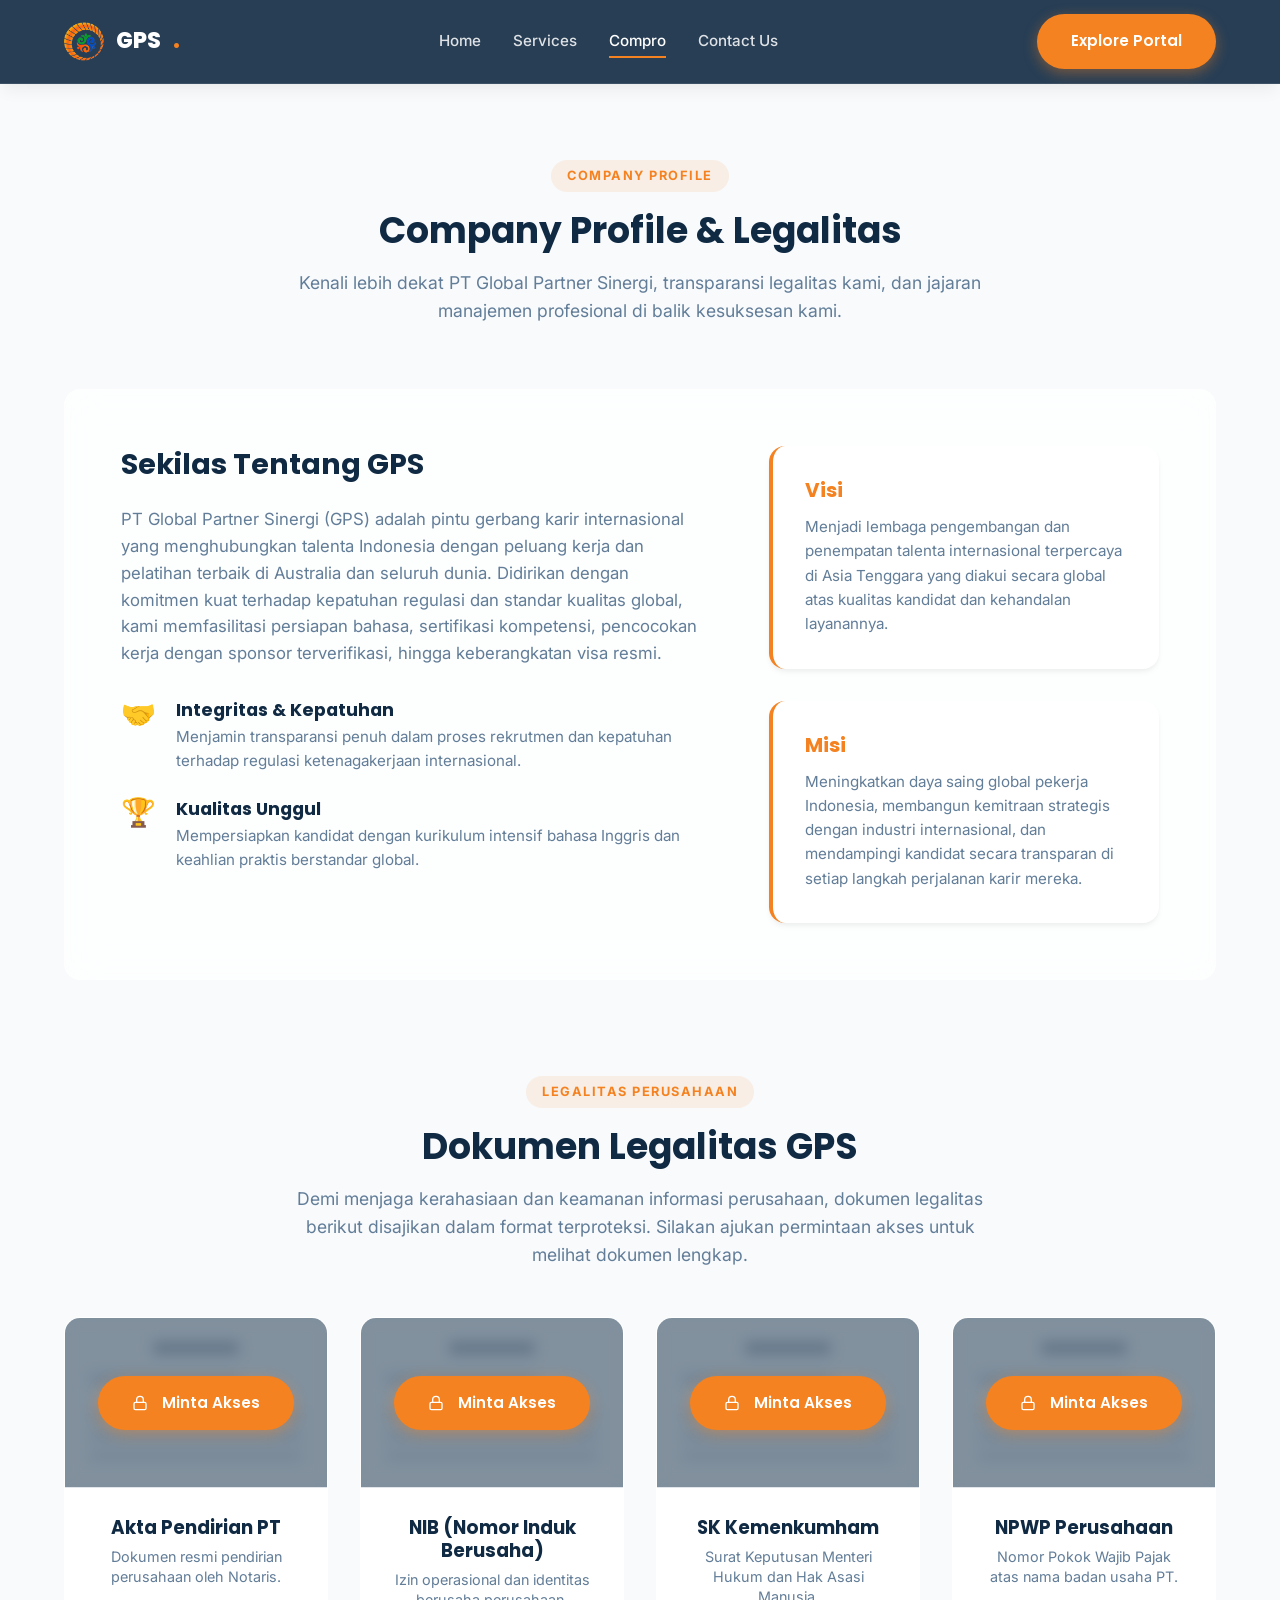
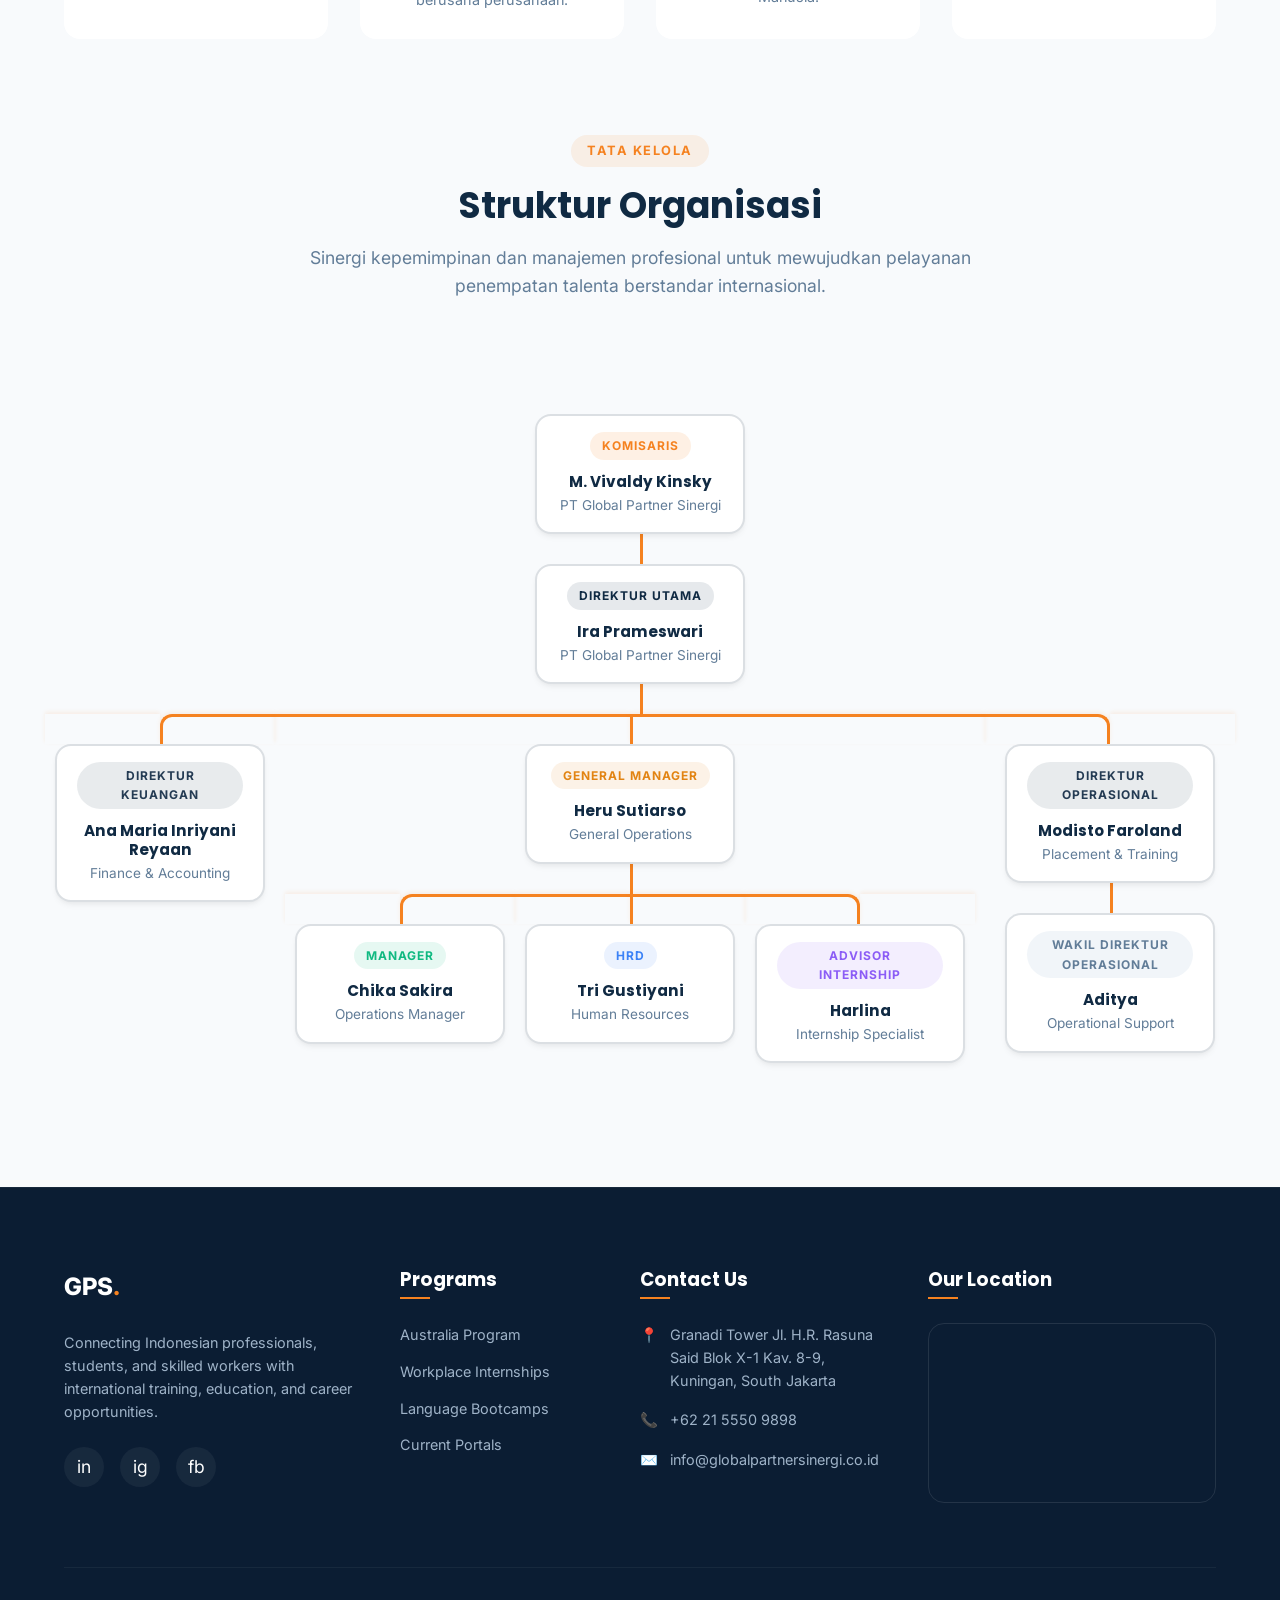
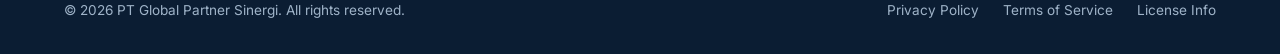
==== compro.html @ 2ee9f0a6 "Move opportunities section to services page, update universal navbars and footers, and optimize orga" ====
<!DOCTYPE html>
<html lang="en">
<head>
  <meta charset="UTF-8">
  <meta name="viewport" content="width=device-width, initial-scale=1.0">
  <title>Company Profile & Legalitas | GPS</title>
  
  <!-- SEO Meta Tags -->
  <meta name="description" content="PT Global Partner Sinergi (GPS) Company Profile. Jajaran kepemimpinan dan manajemen profesional serta transparansi dokumen legalitas perusahaan.">
  <meta name="keywords" content="Global Partner Sinergi, GPS, company profile, legalitas PT, struktur organisasi">
  <meta name="author" content="PT Global Partner Sinergi">

  <!-- Style Sheets -->
  <link rel="stylesheet" href="style.css?v=2.4">
</head>
<body>

  <!-- NAVIGATION BAR -->
  <nav class="navbar scrolled compro-nav" id="navbar">
    <div class="container nav-container">
      <a href="index.html#hero" class="logo" id="navLogo">
        <img class="logo-icon" src="assets/logo.png?v=2" alt="GPS Logo" style="object-fit: contain;">
        GPS<span>.</span>
      </a>

      <div class="nav-menu" id="navMenu">
        <a href="index.html#hero" class="nav-link">Home</a>
        <a href="services.html" class="nav-link">Services</a>
        <a href="compro.html" class="nav-link active">Compro</a>
        <a href="contact.html" class="nav-link">Contact Us</a>
      </div>

      <div class="nav-actions">
        <a href="services.html#opportunities" class="btn btn-primary btn-sm">Explore Portal</a>
      </div>

      <button class="menu-toggle" id="menuToggle" aria-label="Toggle navigation menu">
        <span></span>
        <span></span>
        <span></span>
      </button>
    </div>
  </nav>

  <!-- SECTION 3.5: COMPANY PROFILE (COMPRO) -->
  <section class="compro-section section-padding" id="compro" style="padding-top: 10rem;">
    <div class="container">
      <div class="section-header reveal active">
        <span class="badge">Company Profile</span>
        <h2>Company Profile & Legalitas</h2>
        <p>Kenali lebih dekat PT Global Partner Sinergi, transparansi legalitas kami, dan jajaran manajemen profesional di balik kesuksesan kami.</p>
      </div>

      <!-- Part 1: Brief Profile -->
      <div class="compro-profile glass-panel reveal active">
        <div class="compro-grid">
          <div class="compro-info-text">
            <h3>Sekilas Tentang GPS</h3>
            <p>PT Global Partner Sinergi (GPS) adalah pintu gerbang karir internasional yang menghubungkan talenta Indonesia dengan peluang kerja dan pelatihan terbaik di Australia dan seluruh dunia. Didirikan dengan komitmen kuat terhadap kepatuhan regulasi dan standar kualitas global, kami memfasilitasi persiapan bahasa, sertifikasi kompetensi, pencocokan kerja dengan sponsor terverifikasi, hingga keberangkatan visa resmi.</p>
            <div class="compro-values">
              <div class="value-item">
                <span class="value-icon">🤝</span>
                <div>
                  <h4>Integritas & Kepatuhan</h4>
                  <p>Menjamin transparansi penuh dalam proses rekrutmen dan kepatuhan terhadap regulasi ketenagakerjaan internasional.</p>
                </div>
              </div>
              <div class="value-item">
                <span class="value-icon">🏆</span>
                <div>
                  <h4>Kualitas Unggul</h4>
                  <p>Mempersiapkan kandidat dengan kurikulum intensif bahasa Inggris dan keahlian praktis berstandar global.</p>
                </div>
              </div>
            </div>
          </div>
          <div class="compro-info-stats">
            <div class="info-stat-card">
              <h4>Visi</h4>
              <p>Menjadi lembaga pengembangan dan penempatan talenta internasional terpercaya di Asia Tenggara yang diakui secara global atas kualitas kandidat dan kehandalan layanannya.</p>
            </div>
            <div class="info-stat-card">
              <h4>Misi</h4>
              <p>Meningkatkan daya saing global pekerja Indonesia, membangun kemitraan strategis dengan industri internasional, dan mendampingi kandidat secara transparan di setiap langkah perjalanan karir mereka.</p>
            </div>
          </div>
        </div>
      </div>

      <!-- Part 2: Legalitas Perusahaan -->
      <div class="compro-legal section-margin">
        <div class="section-header reveal active" style="margin-bottom: 3rem;">
          <span class="badge" style="background-color: rgba(245, 130, 32, 0.1); color: var(--color-secondary);">Legalitas Perusahaan</span>
          <h2>Dokumen Legalitas GPS</h2>
          <p>Demi menjaga kerahasiaan dan keamanan informasi perusahaan, dokumen legalitas berikut disajikan dalam format terproteksi. Silakan ajukan permintaan akses untuk melihat dokumen lengkap.</p>
        </div>

        <div class="legal-grid reveal active">
          <!-- Card 1 -->
          <div class="legal-card glass-panel">
            <div class="document-preview-wrapper">
              <div class="document-preview">
                <div class="dummy-doc">
                  <div class="dummy-line header"></div>
                  <div class="dummy-line title"></div>
                  <div class="dummy-line"></div>
                  <div class="dummy-line"></div>
                  <div class="dummy-line"></div>
                </div>
              </div>
              <div class="lock-overlay">
                <button class="btn btn-primary btn-sm open-legal-modal" data-doc="Akta Pendirian PT">
                  <svg class="btn-lock-icon" viewBox="0 0 24 24" fill="none" stroke="currentColor" stroke-width="2" style="width:16px; height:16px; margin-right:6px;"><rect x="3" y="11" width="18" height="11" rx="2" ry="2"></rect><path d="M7 11V7a5 5 0 0 1 10 0v4"></path></svg>
                  Minta Akses
                </button>
              </div>
            </div>
            <div class="legal-card-body">
              <h3>Akta Pendirian PT</h3>
              <p>Dokumen resmi pendirian perusahaan oleh Notaris.</p>
            </div>
          </div>

          <!-- Card 2 -->
          <div class="legal-card glass-panel">
            <div class="document-preview-wrapper">
              <div class="document-preview">
                <div class="dummy-doc">
                  <div class="dummy-line header"></div>
                  <div class="dummy-line title"></div>
                  <div class="dummy-line"></div>
                  <div class="dummy-line"></div>
                  <div class="dummy-line"></div>
                </div>
              </div>
              <div class="lock-overlay">
                <button class="btn btn-primary btn-sm open-legal-modal" data-doc="NIB (Nomor Induk Berusaha)">
                  <svg class="btn-lock-icon" viewBox="0 0 24 24" fill="none" stroke="currentColor" stroke-width="2" style="width:16px; height:16px; margin-right:6px;"><rect x="3" y="11" width="18" height="11" rx="2" ry="2"></rect><path d="M7 11V7a5 5 0 0 1 10 0v4"></path></svg>
                  Minta Akses
                </button>
              </div>
            </div>
            <div class="legal-card-body">
              <h3>NIB (Nomor Induk Berusaha)</h3>
              <p>Izin operasional dan identitas berusaha perusahaan.</p>
            </div>
          </div>

          <!-- Card 3 -->
          <div class="legal-card glass-panel">
            <div class="document-preview-wrapper">
              <div class="document-preview">
                <div class="dummy-doc">
                  <div class="dummy-line header"></div>
                  <div class="dummy-line title"></div>
                  <div class="dummy-line"></div>
                  <div class="dummy-line"></div>
                  <div class="dummy-line"></div>
                </div>
              </div>
              <div class="lock-overlay">
                <button class="btn btn-primary btn-sm open-legal-modal" data-doc="SK Kemenkumham">
                  <svg class="btn-lock-icon" viewBox="0 0 24 24" fill="none" stroke="currentColor" stroke-width="2" style="width:16px; height:16px; margin-right:6px;"><rect x="3" y="11" width="18" height="11" rx="2" ry="2"></rect><path d="M7 11V7a5 5 0 0 1 10 0v4"></path></svg>
                  Minta Akses
                </button>
              </div>
            </div>
            <div class="legal-card-body">
              <h3>SK Kemenkumham</h3>
              <p>Surat Keputusan Menteri Hukum dan Hak Asasi Manusia.</p>
            </div>
          </div>

          <!-- Card 4 -->
          <div class="legal-card glass-panel">
            <div class="document-preview-wrapper">
              <div class="document-preview">
                <div class="dummy-doc">
                  <div class="dummy-line header"></div>
                  <div class="dummy-line title"></div>
                  <div class="dummy-line"></div>
                  <div class="dummy-line"></div>
                  <div class="dummy-line"></div>
                </div>
              </div>
              <div class="lock-overlay">
                <button class="btn btn-primary btn-sm open-legal-modal" data-doc="NPWP Perusahaan">
                  <svg class="btn-lock-icon" viewBox="0 0 24 24" fill="none" stroke="currentColor" stroke-width="2" style="width:16px; height:16px; margin-right:6px;"><rect x="3" y="11" width="18" height="11" rx="2" ry="2"></rect><path d="M7 11V7a5 5 0 0 1 10 0v4"></path></svg>
                  Minta Akses
                </button>
              </div>
            </div>
            <div class="legal-card-body">
              <h3>NPWP Perusahaan</h3>
              <p>Nomor Pokok Wajib Pajak atas nama badan usaha PT.</p>
            </div>
          </div>
        </div>
      </div>

      <!-- Part 3: Struktur Organisasi -->
      <div class="compro-org section-margin">
        <div class="section-header reveal active" style="margin-bottom: 4rem;">
          <span class="badge">Tata Kelola</span>
          <h2>Struktur Organisasi</h2>
          <p>Sinergi kepemimpinan dan manajemen profesional untuk mewujudkan pelayanan penempatan talenta berstandar internasional.</p>
        </div>

        <div class="org-tree reveal active">
          <ul>
            <li>
              <!-- Komisaris (Level 1) -->
              <div class="org-node commissioners">
                <div class="node-badge">Komisaris</div>
                <div class="node-content">
                  <h4>M. Vivaldy Kinsky</h4>
                  <p>PT Global Partner Sinergi</p>
                </div>
              </div>
              
              <ul>
                <li>
                  <!-- Direktur Utama (Level 2) -->
                  <div class="org-node ceo">
                    <div class="node-badge">Direktur Utama</div>
                    <div class="node-content">
                      <h4>Ira Prameswari</h4>
                      <p>PT Global Partner Sinergi</p>
                    </div>
                  </div>
                  
                  <ul>
                    <li>
                      <!-- Direktur Keuangan -->
                      <div class="org-node director">
                        <div class="node-badge">Direktur Keuangan</div>
                        <div class="node-content">
                          <h4>Ana Maria Inriyani Reyaan</h4>
                          <p>Finance & Accounting</p>
                        </div>
                      </div>
                    </li>
                    <li>
                      <!-- General Manager -->
                      <div class="org-node gm">
                        <div class="node-badge">General Manager</div>
                        <div class="node-content">
                          <h4>Heru Sutiarso</h4>
                          <p>General Operations</p>
                        </div>
                      </div>
                      
                      <ul>
                        <li>
                          <!-- Manager -->
                          <div class="org-node manager">
                            <div class="node-badge">Manager</div>
                            <div class="node-content">
                              <h4>Chika Sakira</h4>
                              <p>Operations Manager</p>
                            </div>
                          </div>
                        </li>
                        <li>
                          <!-- HRD -->
                          <div class="org-node hrd">
                            <div class="node-badge">HRD</div>
                            <div class="node-content">
                              <h4>Tri Gustiyani</h4>
                              <p>Human Resources</p>
                            </div>
                          </div>
                        </li>
                        <li>
                          <!-- Advisor Internship -->
                          <div class="org-node advisor">
                            <div class="node-badge">Advisor Internship</div>
                            <div class="node-content">
                              <h4>Harlina</h4>
                              <p>Internship Specialist</p>
                            </div>
                          </div>
                        </li>
                      </ul>
                    </li>
                    <li>
                      <!-- Direktur Operasional -->
                      <div class="org-node director">
                        <div class="node-badge">Direktur Operasional</div>
                        <div class="node-content">
                          <h4>Modisto Faroland</h4>
                          <p>Placement & Training</p>
                        </div>
                      </div>
                      
                      <ul>
                        <li>
                          <!-- Wakil Direktur Operasional -->
                          <div class="org-node deputy">
                            <div class="node-badge">Wakil Direktur Operasional</div>
                            <div class="node-content">
                              <h4>Aditya</h4>
                              <p>Operational Support</p>
                            </div>
                          </div>
                        </li>
                      </ul>
                    </li>
                  </ul>
                </li>
              </ul>
            </li>
          </ul>
        </div>
      </div>
    </div>
  </section>

  <!-- SECTION 11: FOOTER -->
  <footer class="footer">
    <div class="container">
      <div class="footer-grid">
        <div class="footer-about">
          <div class="footer-logo">GPS<span>.</span></div>
          <p>Connecting Indonesian professionals, students, and skilled workers with international training, education, and career opportunities.</p>
          <div class="footer-socials">
            <a href="#" class="social-icon" aria-label="LinkedIn">in</a>
            <a href="#" class="social-icon" aria-label="Instagram">ig</a>
            <a href="#" class="social-icon" aria-label="Facebook">fb</a>
          </div>
        </div>

        <div class="footer-column">
          <h3>Programs</h3>
          <div class="footer-links">
            <a href="index.html#australia">Australia Program</a>
            <a href="services.html">Workplace Internships</a>
            <a href="services.html">Language Bootcamps</a>
            <a href="services.html#opportunities">Current Portals</a>
          </div>
        </div>

        <div class="footer-column">
          <h3>Contact Us</h3>
          <ul class="footer-contact">
            <li>
              <span class="footer-contact-icon">📍</span>
              Granadi Tower Jl. H.R. Rasuna Said Blok X-1 Kav. 8-9, Kuningan, South Jakarta
            </li>
            <li>
              <span class="footer-contact-icon">📞</span>
              +62 21 5550 9898
            </li>
            <li>
              <span class="footer-contact-icon">✉️</span>
              info@globalpartnersinergi.co.id
            </li>
          </ul>
        </div>

        <!-- Google Maps Integration -->
        <div class="footer-column">
          <h3>Our Location</h3>
          <div class="map-container">
            <iframe 
              src="https://maps.google.com/maps?q=Granadi%20Tower,%20Rasuna%20Said,%20Kuningan,%20Jakarta%20Selatan&t=&z=16&ie=UTF8&iwloc=&output=embed" 
              width="100%" 
              height="100%" 
              style="border:0;" 
              allowfullscreen="" 
              loading="lazy" 
              referrerpolicy="no-referrer-when-downgrade">
            </iframe>
          </div>
        </div>
      </div>

      <div class="footer-bottom">
        <div>© 2026 PT Global Partner Sinergi. All rights reserved.</div>
        <div class="footer-legal-links">
          <a href="#">Privacy Policy</a>
          <a href="#">Terms of Service</a>
          <a href="#">License Info</a>
        </div>
      </div>
    </div>
  </footer>

  <!-- LEGAL DOCUMENT ACCESS MODAL -->
  <div class="modal-overlay" id="legalAccessModal">
    <div class="modal-content">
      <button class="modal-close" id="legalAccessClose">&times;</button>
      
      <div class="modal-header">
        <h3>Permintaan Akses Dokumen</h3>
        <p>Silakan isi formulir di bawah ini untuk mengajukan permohonan akses dokumen legalitas resmi.</p>
      </div>

      <form id="legalAccessForm">
        <div class="form-group">
          <label for="legalDocType">Dokumen Yang Diminta</label>
          <input type="text" id="legalDocType" class="form-control" readonly style="background-color: #e9ecef; cursor: not-allowed; font-weight: 600;">
        </div>

        <div class="form-group">
          <label for="legalName">Nama Lengkap</label>
          <input type="text" id="legalName" class="form-control" required placeholder="Masukkan nama lengkap Anda">
        </div>

        <div class="form-group">
          <label for="legalEmail">Alamat Email Profesional</label>
          <input type="email" id="legalEmail" class="form-control" required placeholder="nama@perusahaan.com">
        </div>

        <div class="form-group">
          <label for="legalOrg">Nama Instansi / Perusahaan</label>
          <input type="text" id="legalOrg" class="form-control" required placeholder="Instansi atau perusahaan Anda">
        </div>

        <div class="form-group">
          <label for="legalReason">Alasan Meminta Akses</label>
          <textarea id="legalReason" class="form-control" rows="3" required placeholder="Tuliskan tujuan permohonan akses dokumen ini secara singkat..."></textarea>
        </div>

        <button type="submit" class="btn btn-primary" style="width: 100%; margin-top: 1rem;">Kirim Permohonan Akses</button>
      </form>

      <!-- Success Notification View -->
      <div class="modal-success-msg" id="legalAccessSuccessMsg">
        <div class="modal-success-icon">✓</div>
        <h3>Permohonan Dikirim!</h3>
        <p>Terima kasih. Permohonan akses dokumen Anda telah kami terima dan sedang diproses. Tim koordinator legalitas GPS akan meninjau dan mengirimkan berkas atau kode akses via email dalam waktu 1-2 hari kerja.</p>
        <button type="button" class="btn btn-primary" id="legalAccessCloseBtn" style="margin-top: 2rem;">Tutup</button>
      </div>
    </div>
  </div>

  <!-- Javascript Scripts -->
  <script src="app.js"></script>
</body>
</html>
---- style.css ----
@import url('https://fonts.googleapis.com/css2?family=Inter:wght@300;400;500;600;700&family=Poppins:wght@300;400;500;600;700;800&display=swap');

/* CSS Variables */
:root {
  --color-primary: #102A43;      /* Navy Blue */
  --color-secondary: #F58220;    /* Orange */
  --color-primary-light: #243B53;
  --color-primary-dark: #0B1D33;
  --color-accent: #E28413;
  --color-bg-light: #F8FAFC;      /* Light Gray Background */
  --color-bg-dark: #0B1D33;
  --color-text-dark: #1F2937;
  --color-text-light: #F3F4F6;
  --color-text-muted: #627D98;
  --color-glass-bg: rgba(255, 255, 255, 0.7);
  --color-glass-border: rgba(255, 255, 255, 0.4);
  --color-glass-shadow: rgba(0, 0, 0, 0.06);
  --color-white: #FFFFFF;
  --font-primary: 'Inter', sans-serif;
  --font-heading: 'Poppins', sans-serif;
  --border-radius-sm: 8px;
  --border-radius-md: 16px;
  --border-radius-lg: 24px;
  --transition-smooth: all 0.4s cubic-bezier(0.16, 1, 0.3, 1);
  --transition-fast: all 0.2s ease;
  --shadow-sm: 0 4px 6px -1px rgba(0, 0, 0, 0.05), 0 2px 4px -1px rgba(0, 0, 0, 0.03);
  --shadow-md: 0 10px 15px -3px rgba(0, 0, 0, 0.05), 0 4px 6px -2px rgba(0, 0, 0, 0.02);
  --shadow-lg: 0 20px 25px -5px rgba(16, 42, 67, 0.1), 0 10px 10px -5px rgba(16, 42, 67, 0.04);
}

/* Dark theme helper properties for select sections */
.theme-dark {
  --color-bg-section: var(--color-primary-dark);
  --color-text-section: var(--color-text-light);
  --color-text-section-muted: #9FB3C8;
  --color-glass-bg: rgba(16, 42, 67, 0.6);
  --color-glass-border: rgba(255, 255, 255, 0.15);
  --color-glass-shadow: rgba(0, 0, 0, 0.2);
}

/* Reset and Base Styles */
*, *::before, *::after {
  box-sizing: border-box;
  margin: 0;
  padding: 0;
}

html {
  scroll-behavior: smooth;
  font-size: 16px;
}

body {
  font-family: var(--font-primary);
  background-color: var(--color-bg-light);
  color: var(--color-text-dark);
  line-height: 1.6;
  overflow-x: hidden;
}

h1, h2, h3, h4, h5, h6 {
  font-family: var(--font-heading);
  color: var(--color-primary);
  font-weight: 700;
  line-height: 1.25;
}

a {
  text-decoration: none;
  color: inherit;
  transition: var(--transition-fast);
}

ul {
  list-style: none;
}

img, svg {
  max-width: 100%;
  height: auto;
  display: block;
}

/* Layout Utilities */
.container {
  width: 100%;
  max-width: 1200px;
  margin: 0 auto;
  padding: 0 1.5rem;
}

.section-padding {
  padding: 6.5rem 0;
}

@media (max-width: 768px) {
  .section-padding {
    padding: 4.5rem 0;
  }
}

.flex-center {
  display: flex;
  justify-content: center;
  align-items: center;
}

.grid-2 {
  display: grid;
  grid-template-columns: repeat(2, 1fr);
  gap: 3rem;
  align-items: center;
}

.grid-3 {
  display: grid;
  grid-template-columns: repeat(3, 1fr);
  gap: 2rem;
}

.grid-4 {
  display: grid;
  grid-template-columns: repeat(4, 1fr);
  gap: 1.5rem;
}

@media (max-width: 992px) {
  .grid-3 {
    grid-template-columns: repeat(2, 1fr);
  }
  .grid-4 {
    grid-template-columns: repeat(2, 1fr);
  }
}

@media (max-width: 768px) {
  .grid-2, .grid-3, .grid-4 {
    grid-template-columns: 1fr;
    gap: 2rem;
  }
}

/* Glassmorphism styling */
.glass-panel {
  background: var(--color-glass-bg);
  backdrop-filter: blur(16px);
  -webkit-backdrop-filter: blur(16px);
  border: 1px solid var(--color-glass-border);
  box-shadow: var(--color-glass-shadow);
  border-radius: var(--border-radius-md);
  transition: var(--transition-smooth);
}

.glass-panel:hover {
  transform: translateY(-5px);
  box-shadow: var(--shadow-lg);
  border-color: rgba(245, 130, 32, 0.4); /* Secondary color border on hover */
}

/* Buttons and Links */
.btn {
  display: inline-flex;
  align-items: center;
  justify-content: center;
  padding: 0.85rem 2rem;
  font-family: var(--font-heading);
  font-size: 0.95rem;
  font-weight: 600;
  border-radius: 50px;
  cursor: pointer;
  transition: var(--transition-smooth);
  border: 2px solid transparent;
  gap: 0.5rem;
}

.btn-primary {
  background-color: var(--color-secondary);
  color: var(--color-white);
  box-shadow: 0 4px 14px rgba(245, 130, 32, 0.4);
}

.btn-primary:hover {
  background-color: #e06d10;
  transform: translateY(-2px);
  box-shadow: 0 6px 20px rgba(245, 130, 32, 0.6);
}

.btn-secondary {
  background-color: transparent;
  border-color: var(--color-white);
  color: var(--color-white);
}

.btn-secondary:hover {
  background-color: var(--color-white);
  color: var(--color-primary);
  transform: translateY(-2px);
}

.btn-outline {
  background-color: transparent;
  border-color: var(--color-primary);
  color: var(--color-primary);
}

.btn-outline:hover {
  background-color: var(--color-primary);
  color: var(--color-white);
  transform: translateY(-2px);
}

.badge {
  display: inline-block;
  padding: 0.35rem 1rem;
  font-size: 0.8rem;
  font-weight: 700;
  text-transform: uppercase;
  letter-spacing: 1.5px;
  border-radius: 50px;
  background-color: rgba(245, 130, 32, 0.1);
  color: var(--color-secondary);
  margin-bottom: 1rem;
}

/* Animations */
.reveal {
  opacity: 0;
  transform: translateY(30px);
  transition: opacity 0.8s cubic-bezier(0.16, 1, 0.3, 1), transform 0.8s cubic-bezier(0.16, 1, 0.3, 1);
}

.reveal.active {
  opacity: 1;
  transform: translateY(0);
}

.reveal-left {
  opacity: 0;
  transform: translateX(-40px);
  transition: opacity 0.8s cubic-bezier(0.16, 1, 0.3, 1), transform 0.8s cubic-bezier(0.16, 1, 0.3, 1);
}

.reveal-left.active {
  opacity: 1;
  transform: translateX(0);
}

.reveal-right {
  opacity: 0;
  transform: translateX(40px);
  transition: opacity 0.8s cubic-bezier(0.16, 1, 0.3, 1), transform 0.8s cubic-bezier(0.16, 1, 0.3, 1);
}

.reveal-right.active {
  opacity: 1;
  transform: translateX(0);
}

@keyframes float {
  0% { transform: translateY(0px); }
  50% { transform: translateY(-10px); }
  100% { transform: translateY(0px); }
}

.float-animation {
  animation: float 4s ease-in-out infinite;
}

/* Section Header component */
.section-header {
  text-align: center;
  margin-bottom: 4rem;
  max-width: 700px;
  margin-left: auto;
  margin-right: auto;
}

.section-header h2 {
  font-size: 2.25rem;
  margin-bottom: 1rem;
}

.section-header p {
  color: var(--color-text-muted);
  font-size: 1.1rem;
}

/* Navigation */
.navbar {
  position: fixed;
  top: 0;
  left: 0;
  width: 100%;
  z-index: 1000;
  transition: var(--transition-smooth);
  padding: 1.5rem 0;
}

.navbar.scrolled {
  padding: 0.85rem 0;
  background: rgba(16, 42, 67, 0.9);
  backdrop-filter: blur(20px);
  -webkit-backdrop-filter: blur(20px);
  border-bottom: 1px solid rgba(255, 255, 255, 0.1);
  box-shadow: var(--shadow-md);
}

.nav-container {
  display: flex;
  justify-content: space-between;
  align-items: center;
}

.logo {
  display: flex;
  align-items: center;
  gap: 0.75rem;
  font-family: var(--font-heading);
  font-weight: 800;
  font-size: 1.4rem;
  color: var(--color-white);
}

.logo span {
  color: var(--color-secondary);
}

.logo-icon {
  width: 40px;
  height: 40px;
}

.nav-menu {
  display: flex;
  gap: 2rem;
  align-items: center;
}

.nav-link {
  color: rgba(255, 255, 255, 0.85);
  font-weight: 500;
  font-size: 0.95rem;
  position: relative;
  padding: 0.25rem 0;
}

.nav-link:hover, .nav-link.active {
  color: var(--color-white);
}

.nav-link::after {
  content: '';
  position: absolute;
  bottom: 0;
  left: 0;
  width: 0;
  height: 2px;
  background-color: var(--color-secondary);
  transition: var(--transition-fast);
}

.nav-link:hover::after, .nav-link.active::after {
  width: 100%;
}

.nav-actions {
  display: flex;
  align-items: center;
  gap: 1rem;
}

/* Mobile Menu Button */
.menu-toggle {
  display: none;
  background: none;
  border: none;
  cursor: pointer;
  padding: 0.5rem;
  z-index: 1010;
}

.menu-toggle span {
  display: block;
  width: 25px;
  height: 3px;
  background-color: var(--color-white);
  margin: 5px 0;
  transition: var(--transition-fast);
}

.menu-toggle.active span:nth-child(1) {
  transform: rotate(45deg) translate(5px, 6px);
}

.menu-toggle.active span:nth-child(2) {
  opacity: 0;
}

.menu-toggle.active span:nth-child(3) {
  transform: rotate(-45deg) translate(5px, -6px);
}

@media (max-width: 992px) {
  .menu-toggle {
    display: block;
  }
  .nav-menu {
    position: fixed;
    top: 0;
    right: -100%;
    height: 100vh;
    width: 280px;
    background-color: var(--color-primary-dark);
    flex-direction: column;
    justify-content: flex-start;
    padding: 6rem 2rem 2rem 2rem;
    gap: 1.5rem;
    box-shadow: -10px 0 30px rgba(0,0,0,0.3);
    transition: var(--transition-smooth);
  }
  .nav-menu.active {
    right: 0;
  }
  .nav-link {
    font-size: 1.1rem;
    width: 100%;
    border-bottom: 1px solid rgba(255,255,255,0.05);
    padding-bottom: 0.75rem;
  }
  .nav-actions {
    display: none;
  }
}

/* HERO SECTION */
.hero-section {
  position: relative;
  min-height: 100vh;
  background: linear-gradient(135deg, var(--color-primary-dark) 0%, var(--color-primary) 100%);
  display: flex;
  align-items: center;
  color: var(--color-white);
  padding-top: 8rem;
  padding-bottom: 6rem;
  overflow: hidden;
}

.hero-shape {
  position: absolute;
  border-radius: 50%;
  filter: blur(100px);
  z-index: 1;
}

.hero-shape-1 {
  background: rgba(245, 130, 32, 0.15);
  width: 500px;
  height: 500px;
  top: -100px;
  right: -100px;
}

.hero-shape-2 {
  background: rgba(16, 42, 67, 0.4);
  width: 600px;
  height: 600px;
  bottom: -200px;
  left: -200px;
}

.hero-content {
  position: relative;
  z-index: 2;
}

.hero-title {
  font-size: 3.5rem;
  line-height: 1.15;
  color: var(--color-white);
  margin-bottom: 1.5rem;
  font-family: var(--font-heading);
}

.hero-title span {
  color: var(--color-secondary);
}

.hero-subtitle {
  font-size: 1.2rem;
  color: rgba(255, 255, 255, 0.8);
  margin-bottom: 2.5rem;
  font-weight: 400;
  max-width: 600px;
}

.hero-ctas {
  display: flex;
  gap: 1.25rem;
  margin-bottom: 3.5rem;
}

@media (max-width: 576px) {
  .hero-ctas {
    flex-direction: column;
  }
}

/* Floating Stats */
.hero-stats {
  display: grid;
  grid-template-columns: repeat(4, 1fr);
  gap: 1.5rem;
  margin-top: 2rem;
}

.stat-box {
  padding: 1.5rem;
  text-align: center;
  border: 1px solid rgba(255, 255, 255, 0.1);
  background: rgba(255, 255, 255, 0.05);
  backdrop-filter: blur(12px);
  border-radius: var(--border-radius-md);
  transition: var(--transition-smooth);
}

.stat-box:hover {
  transform: translateY(-8px);
  border-color: rgba(245, 130, 32, 0.5);
  background: rgba(255, 255, 255, 0.08);
}

.stat-number {
  font-family: var(--font-heading);
  font-size: 2rem;
  font-weight: 800;
  color: var(--color-secondary);
  margin-bottom: 0.25rem;
  display: block;
}

.stat-label {
  font-size: 0.85rem;
  color: rgba(255, 255, 255, 0.7);
  font-weight: 500;
  text-transform: uppercase;
  letter-spacing: 0.5px;
}

.hero-image-wrapper {
  position: relative;
  z-index: 2;
  display: flex;
  justify-content: center;
}

.hero-image-frame {
  position: relative;
  border-radius: var(--border-radius-lg);
  overflow: hidden;
  box-shadow: 0 30px 60px rgba(0, 0, 0, 0.4);
  border: 4px solid rgba(255, 255, 255, 0.1);
  background: var(--color-primary-light);
  width: 100%;
  max-width: 500px;
}

.hero-image-frame svg {
  width: 100%;
  height: auto;
  display: block;
}

@media (max-width: 992px) {
  .hero-section {
    padding-top: 7rem;
    min-height: auto;
  }
  .hero-title {
    font-size: 2.75rem;
  }
  .hero-stats {
    grid-template-columns: repeat(2, 1fr);
  }
}

/* SECTION 2: TRUST PARTNERS */
.trust-section {
  background-color: var(--color-white);
  padding: 3rem 0;
  border-bottom: 1px solid rgba(0, 0, 0, 0.05);
}

.trust-title {
  text-align: center;
  font-size: 0.9rem;
  font-weight: 700;
  text-transform: uppercase;
  color: var(--color-text-muted);
  margin-bottom: 2rem;
  letter-spacing: 1.5px;
}

.partners-slider {
  display: flex;
  overflow: hidden;
  position: relative;
  width: 100%;
}

.partners-track {
  display: flex;
  width: calc(250px * 16);
  animation: scrollTrack 30s linear infinite;
  align-items: center;
}

.partner-logo {
  width: 250px;
  display: flex;
  justify-content: center;
  align-items: center;
  padding: 0 2rem;
  opacity: 0.6;
  transition: var(--transition-fast);
}

.partner-logo:hover {
  opacity: 1;
}

@keyframes scrollTrack {
  0% { transform: translateX(0); }
  100% { transform: translateX(calc(-250px * 8)); }
}

/* SECTION 3: ABOUT GPS */
.about-section {
  background-color: var(--color-bg-light);
}

.infographic-wrapper {
  background: var(--color-white);
  border-radius: var(--border-radius-lg);
  padding: 3rem;
  box-shadow: var(--shadow-lg);
  position: relative;
  overflow: hidden;
}

.infographic-grid {
  display: grid;
  grid-template-columns: 1fr;
  gap: 2rem;
}

.info-step {
  display: flex;
  gap: 1.5rem;
  align-items: flex-start;
  position: relative;
}

.info-step:not(:last-child)::after {
  content: '';
  position: absolute;
  left: 30px;
  top: 60px;
  width: 2px;
  height: calc(100% - 40px);
  background: linear-gradient(to bottom, var(--color-secondary), transparent);
}

.info-num {
  width: 60px;
  height: 60px;
  border-radius: 50%;
  background: linear-gradient(135deg, var(--color-primary) 0%, var(--color-primary-light) 100%);
  color: var(--color-white);
  font-family: var(--font-heading);
  font-size: 1.25rem;
  font-weight: 700;
  display: flex;
  align-items: center;
  justify-content: center;
  flex-shrink: 0;
  box-shadow: 0 4px 10px rgba(16, 42, 67, 0.2);
  border: 3px solid rgba(255, 255, 255, 0.8);
  transition: var(--transition-smooth);
}

.info-step:hover .info-num {
  background: linear-gradient(135deg, var(--color-secondary) 0%, var(--color-accent) 100%);
  transform: scale(1.1);
}

.info-content h3 {
  font-size: 1.2rem;
  margin-bottom: 0.5rem;
  color: var(--color-primary);
}

.info-content p {
  color: var(--color-text-muted);
  font-size: 0.95rem;
}

/* SECTION 4: FEATURED PROGRAM - AUSTRALIA */
.featured-section {
  background: linear-gradient(135deg, var(--color-primary-dark) 0%, var(--color-primary) 100%);
  color: var(--color-white);
  position: relative;
  overflow: hidden;
}

.featured-section .section-header h2 {
  color: var(--color-white);
}

.featured-section .section-header p {
  color: rgba(255, 255, 255, 0.7);
}

.australia-grid {
  display: grid;
  grid-template-columns: 1.2fr 1fr;
  gap: 4rem;
  align-items: center;
}

@media (max-width: 992px) {
  .australia-grid {
    grid-template-columns: 1fr;
    gap: 3rem;
  }
}

.australia-visual {
  position: relative;
  display: flex;
  justify-content: center;
}

.australia-map-container {
  background: rgba(255, 255, 255, 0.03);
  border: 1px solid rgba(255, 255, 255, 0.08);
  border-radius: var(--border-radius-lg);
  padding: 2.5rem;
  backdrop-filter: blur(10px);
  width: 100%;
  position: relative;
}

.path-overlay {
  position: absolute;
  top: 15px;
  left: 15px;
  background: rgba(245, 130, 32, 0.1);
  border: 1px solid rgba(245, 130, 32, 0.3);
  padding: 0.5rem 1rem;
  border-radius: 50px;
  font-size: 0.8rem;
  font-weight: 600;
  color: var(--color-secondary);
}

.features-list {
  display: grid;
  grid-template-columns: repeat(2, 1fr);
  gap: 1.5rem;
}

@media (max-width: 576px) {
  .features-list {
    grid-template-columns: 1fr;
  }
}

.feature-item {
  display: flex;
  align-items: flex-start;
  gap: 0.75rem;
}

.feature-icon-bullet {
  width: 24px;
  height: 24px;
  border-radius: 50%;
  background-color: rgba(245, 130, 32, 0.2);
  color: var(--color-secondary);
  display: flex;
  align-items: center;
  justify-content: center;
  flex-shrink: 0;
  font-size: 0.8rem;
  font-weight: 800;
  margin-top: 0.2rem;
}

.feature-info h4 {
  color: var(--color-white);
  font-size: 1.05rem;
  margin-bottom: 0.25rem;
}

.feature-info p {
  font-size: 0.88rem;
  color: rgba(255, 255, 255, 0.7);
}

.australia-pathway-diagram {
  margin-top: 2rem;
  background: rgba(255, 255, 255, 0.05);
  border: 1px solid rgba(255, 255, 255, 0.1);
  border-radius: var(--border-radius-md);
  padding: 1.5rem;
}

.pathway-title {
  font-size: 0.9rem;
  text-transform: uppercase;
  color: var(--color-secondary);
  font-weight: 700;
  margin-bottom: 1rem;
  letter-spacing: 1px;
}

.pathway-flow {
  display: flex;
  justify-content: space-between;
  align-items: center;
  gap: 1rem;
}

.flow-node {
  text-align: center;
  flex: 1;
}

.flow-node-icon {
  width: 45px;
  height: 45px;
  border-radius: 50%;
  background: var(--color-primary-light);
  border: 2px solid rgba(255, 255, 255, 0.2);
  display: flex;
  align-items: center;
  justify-content: center;
  margin: 0 auto 0.5rem auto;
  font-size: 1.1rem;
}

.flow-node.active .flow-node-icon {
  background: var(--color-secondary);
  border-color: var(--color-secondary);
  box-shadow: 0 0 15px rgba(245, 130, 32, 0.5);
}

.flow-node span {
  font-size: 0.75rem;
  font-weight: 600;
  display: block;
}

.flow-arrow {
  color: rgba(255, 255, 255, 0.2);
  font-weight: 700;
  font-size: 1.2rem;
}

@media (max-width: 576px) {
  .pathway-flow {
    flex-direction: column;
    gap: 0.75rem;
  }
  .flow-arrow {
    transform: rotate(90deg);
  }
}

/* SECTION 5: OUR SERVICES */
.services-section {
  background-color: var(--color-white);
}

.service-card {
  padding: 2.5rem;
  display: flex;
  flex-direction: column;
  height: 100%;
}

.service-icon-box {
  width: 60px;
  height: 60px;
  border-radius: var(--border-radius-sm);
  background: rgba(16, 42, 67, 0.05);
  color: var(--color-primary);
  display: flex;
  align-items: center;
  justify-content: center;
  margin-bottom: 1.5rem;
  transition: var(--transition-smooth);
}

.service-card:hover .service-icon-box {
  background: var(--color-secondary);
  color: var(--color-white);
  transform: rotate(10deg);
}

.service-card h3 {
  font-size: 1.3rem;
  margin-bottom: 0.85rem;
}

.service-card p {
  color: var(--color-text-muted);
  font-size: 0.95rem;
  margin-bottom: 1.5rem;
  flex-grow: 1;
}

.service-learn-more {
  display: inline-flex;
  align-items: center;
  gap: 0.5rem;
  font-weight: 600;
  font-size: 0.9rem;
  color: var(--color-primary);
}

.service-learn-more::after {
  content: '→';
  transition: var(--transition-fast);
}

.service-card:hover .service-learn-more {
  color: var(--color-secondary);
}

.service-card:hover .service-learn-more::after {
  transform: translateX(5px);
}

/* SECTION 6: CAREER JOURNEY TIMELINE */
.journey-section {
  background-color: var(--color-bg-light);
}

.timeline-container {
  position: relative;
  padding: 2rem 0;
}

/* Desktop Timeline Track */
.timeline-track {
  display: flex;
  justify-content: space-between;
  position: relative;
  margin-top: 3rem;
}

.timeline-line {
  position: absolute;
  top: 30px;
  left: 5%;
  right: 5%;
  height: 4px;
  background-color: rgba(16, 42, 67, 0.1);
  z-index: 1;
}

.timeline-line-progress {
  position: absolute;
  top: 0;
  left: 0;
  height: 100%;
  width: 0%;
  background: linear-gradient(90deg, var(--color-primary) 0%, var(--color-secondary) 100%);
  transition: width 1.2s cubic-bezier(0.16, 1, 0.3, 1);
}

.timeline-step {
  position: relative;
  z-index: 2;
  text-align: center;
  width: 15%;
  cursor: pointer;
}

.timeline-node {
  width: 60px;
  height: 60px;
  border-radius: 50%;
  background: var(--color-white);
  border: 4px solid rgba(16, 42, 67, 0.1);
  display: flex;
  align-items: center;
  justify-content: center;
  margin: 0 auto 1.5rem auto;
  font-family: var(--font-heading);
  font-weight: 700;
  font-size: 1.15rem;
  color: var(--color-text-muted);
  box-shadow: var(--shadow-sm);
  transition: var(--transition-smooth);
}

.timeline-step:hover .timeline-node {
  transform: scale(1.1);
  border-color: var(--color-secondary);
  color: var(--color-secondary);
}

.timeline-step.active .timeline-node {
  background: var(--color-secondary);
  border-color: var(--color-white);
  color: var(--color-white);
  box-shadow: 0 10px 20px rgba(245, 130, 32, 0.3);
}

.timeline-info h3 {
  font-size: 1rem;
  color: var(--color-primary);
  margin-bottom: 0.5rem;
}

.timeline-info p {
  font-size: 0.8rem;
  color: var(--color-text-muted);
  line-height: 1.4;
  opacity: 0;
  transform: translateY(10px);
  transition: var(--transition-smooth);
}

.timeline-step.active .timeline-info p {
  opacity: 1;
  transform: translateY(0);
}

@media (max-width: 992px) {
  .timeline-track {
    flex-direction: column;
    gap: 2rem;
    margin-top: 1rem;
  }
  .timeline-line {
    top: 5%;
    bottom: 5%;
    left: 30px;
    width: 4px;
    height: 90%;
  }
  .timeline-line-progress {
    width: 100%;
    height: 0%;
  }
  .timeline-step {
    display: flex;
    width: 100%;
    text-align: left;
    gap: 1.5rem;
    align-items: center;
  }
  .timeline-node {
    margin: 0;
    flex-shrink: 0;
  }
  .timeline-info p {
    opacity: 1;
    transform: none;
    font-size: 0.88rem;
  }
}

/* SECTION 7: SUCCESS STORIES */
.testimonials-section {
  background-color: var(--color-white);
  position: relative;
}

.testimonials-grid {
  display: grid;
  grid-template-columns: repeat(3, 1fr);
  gap: 2rem;
}

.testimonial-card {
  padding: 2.5rem;
  background: var(--color-bg-light);
  border-radius: var(--border-radius-md);
  border: 1px solid rgba(0, 0, 0, 0.03);
  position: relative;
  display: flex;
  flex-direction: column;
  justify-content: space-between;
  box-shadow: var(--shadow-sm);
  transition: var(--transition-smooth);
}

.testimonial-card:hover {
  transform: translateY(-8px);
  box-shadow: var(--shadow-lg);
  background: var(--color-white);
  border-color: rgba(245, 130, 32, 0.2);
}

.quote-icon {
  font-size: 3rem;
  color: rgba(245, 130, 32, 0.15);
  position: absolute;
  top: 1.5rem;
  left: 1.5rem;
  font-family: Georgia, serif;
  line-height: 1;
}

.testimonial-text {
  font-size: 0.95rem;
  color: var(--color-text-dark);
  font-style: italic;
  margin-bottom: 2rem;
  position: relative;
  z-index: 2;
}

.testimonial-profile {
  display: flex;
  align-items: center;
  gap: 1rem;
}

.avatar-placeholder {
  width: 55px;
  height: 55px;
  border-radius: 50%;
  background: var(--color-primary-light);
  color: var(--color-white);
  font-family: var(--font-heading);
  font-weight: 700;
  display: flex;
  align-items: center;
  justify-content: center;
  font-size: 1.1rem;
  border: 2px solid var(--color-secondary);
}

.profile-info h4 {
  font-size: 1rem;
  color: var(--color-primary);
  margin-bottom: 0.15rem;
}

.profile-info p {
  font-size: 0.8rem;
  color: var(--color-text-muted);
}

@media (max-width: 992px) {
  .testimonials-grid {
    grid-template-columns: 1fr;
  }
}

/* SECTION 8: WHY CHOOSE GPS */
.why-section {
  background-color: var(--color-bg-light);
}

.why-grid {
  display: grid;
  grid-template-columns: repeat(3, 1fr);
  gap: 2rem;
}

.why-card {
  padding: 2.5rem;
  border-radius: var(--border-radius-md);
  border: 1px solid var(--color-glass-border);
  box-shadow: var(--color-glass-shadow);
  display: flex;
  gap: 1.25rem;
  transition: var(--transition-smooth);
}

.why-card:hover {
  transform: translateY(-5px);
  box-shadow: var(--shadow-lg);
  border-color: rgba(245, 130, 32, 0.3);
}

.why-icon {
  width: 45px;
  height: 45px;
  border-radius: var(--border-radius-sm);
  background-color: rgba(245, 130, 32, 0.1);
  color: var(--color-secondary);
  display: flex;
  align-items: center;
  justify-content: center;
  flex-shrink: 0;
  font-size: 1.25rem;
  font-weight: bold;
}

.why-info h3 {
  font-size: 1.15rem;
  margin-bottom: 0.5rem;
}

.why-info p {
  font-size: 0.9rem;
  color: var(--color-text-muted);
}

@media (max-width: 992px) {
  .why-grid {
    grid-template-columns: repeat(2, 1fr);
  }
}

@media (max-width: 768px) {
  .why-grid {
    grid-template-columns: 1fr;
  }
}

/* SECTION 9: OPPORTUNITY PORTAL */
.portal-section {
  background-color: var(--color-white);
}

.portal-filter-bar {
  display: flex;
  justify-content: center;
  gap: 1rem;
  margin-bottom: 3rem;
  flex-wrap: wrap;
}

.filter-btn {
  padding: 0.65rem 1.5rem;
  border-radius: 50px;
  border: 1px solid rgba(16, 42, 67, 0.1);
  background-color: var(--color-bg-light);
  color: var(--color-primary);
  font-family: var(--font-heading);
  font-weight: 600;
  font-size: 0.9rem;
  cursor: pointer;
  transition: var(--transition-fast);
}

.filter-btn:hover, .filter-btn.active {
  background-color: var(--color-primary);
  color: var(--color-white);
  border-color: var(--color-primary);
  box-shadow: var(--shadow-sm);
}

.portal-grid {
  display: grid;
  grid-template-columns: repeat(2, 1fr);
  gap: 2rem;
}

.portal-card {
  border: 1px solid rgba(0, 0, 0, 0.05);
  background: var(--color-bg-light);
  border-radius: var(--border-radius-md);
  padding: 2.5rem;
  display: flex;
  flex-direction: column;
  justify-content: space-between;
  transition: var(--transition-smooth);
  box-shadow: var(--shadow-sm);
}

.portal-card:hover {
  transform: translateY(-8px);
  box-shadow: var(--shadow-lg);
  border-color: rgba(245, 130, 32, 0.3);
  background: var(--color-white);
}

.portal-card-header {
  display: flex;
  justify-content: space-between;
  align-items: flex-start;
  margin-bottom: 1.5rem;
}

.portal-tag {
  background-color: rgba(16, 42, 67, 0.08);
  color: var(--color-primary);
  padding: 0.35rem 0.85rem;
  font-size: 0.75rem;
  font-weight: 700;
  border-radius: 50px;
  text-transform: uppercase;
}

.portal-location {
  display: flex;
  align-items: center;
  gap: 0.35rem;
  font-size: 0.85rem;
  color: var(--color-secondary);
  font-weight: 600;
}

.portal-card h3 {
  font-size: 1.4rem;
  margin-bottom: 0.75rem;
}

.portal-reqs {
  margin: 1.5rem 0;
  padding-top: 1.25rem;
  border-top: 1px solid rgba(0, 0, 0, 0.05);
}

.portal-reqs h4 {
  font-size: 0.85rem;
  color: var(--color-text-muted);
  text-transform: uppercase;
  margin-bottom: 0.5rem;
  letter-spacing: 0.5px;
}

.portal-reqs ul {
  display: flex;
  flex-direction: column;
  gap: 0.35rem;
}

.portal-reqs li {
  font-size: 0.88rem;
  color: var(--color-text-dark);
  display: flex;
  align-items: center;
  gap: 0.5rem;
}

.portal-reqs li::before {
  content: '✓';
  color: var(--color-secondary);
  font-weight: 800;
}

.portal-card-footer {
  display: flex;
  justify-content: space-between;
  align-items: center;
  margin-top: 1.5rem;
}

.portal-salary {
  font-size: 0.9rem;
  font-weight: 600;
  color: var(--color-primary);
}

@media (max-width: 992px) {
  .portal-grid {
    grid-template-columns: 1fr;
  }
}

/* SECTION 10: CALL TO ACTION */
.cta-section {
  position: relative;
  background: linear-gradient(135deg, var(--color-primary-dark) 0%, var(--color-primary) 100%);
  color: var(--color-white);
  text-align: center;
  overflow: hidden;
}

.cta-section h2 {
  color: var(--color-white);
  font-size: 2.75rem;
  margin-bottom: 1rem;
}

.cta-section p {
  color: rgba(255, 255, 255, 0.8);
  font-size: 1.15rem;
  margin-bottom: 2.5rem;
  max-width: 600px;
  margin-left: auto;
  margin-right: auto;
}

/* SECTION 11: FOOTER */
.footer {
  background-color: var(--color-primary-dark);
  color: var(--color-text-light);
  padding: 5rem 0 2rem 0;
  border-top: 1px solid rgba(255, 255, 255, 0.05);
}

.footer-grid {
  display: grid;
  grid-template-columns: 1.2fr 0.8fr 1fr 1.2fr;
  gap: 3rem;
  margin-bottom: 4rem;
}

@media (max-width: 992px) {
  .footer-grid {
    grid-template-columns: repeat(2, 1fr);
  }
}

@media (max-width: 576px) {
  .footer-grid {
    grid-template-columns: 1fr;
  }
}

.footer-logo {
  color: var(--color-white);
  font-size: 1.5rem;
  font-weight: 800;
  margin-bottom: 1.5rem;
}

.footer-logo span {
  color: var(--color-secondary);
}

.footer-about p {
  color: #9FB3C8;
  font-size: 0.9rem;
  margin-bottom: 1.5rem;
}

.footer-socials {
  display: flex;
  gap: 1rem;
}

.social-icon {
  width: 40px;
  height: 40px;
  border-radius: 50%;
  background-color: rgba(255, 255, 255, 0.05);
  display: flex;
  align-items: center;
  justify-content: center;
  color: var(--color-white);
  font-size: 1.1rem;
  transition: var(--transition-fast);
}

.social-icon:hover {
  background-color: var(--color-secondary);
  transform: translateY(-3px);
}

.footer-column h3 {
  color: var(--color-white);
  font-size: 1.15rem;
  margin-bottom: 1.5rem;
  position: relative;
  padding-bottom: 0.5rem;
}

.footer-column h3::after {
  content: '';
  position: absolute;
  bottom: 0;
  left: 0;
  width: 30px;
  height: 2px;
  background-color: var(--color-secondary);
}

.footer-links {
  display: flex;
  flex-direction: column;
  gap: 0.85rem;
}

.footer-links a {
  color: #9FB3C8;
  font-size: 0.9rem;
}

.footer-links a:hover {
  color: var(--color-white);
  padding-left: 5px;
}

.footer-contact li {
  display: flex;
  align-items: flex-start;
  gap: 0.75rem;
  font-size: 0.9rem;
  color: #9FB3C8;
  margin-bottom: 1rem;
}

.footer-contact-icon {
  color: var(--color-secondary);
  font-weight: bold;
  flex-shrink: 0;
}

.map-container {
  border-radius: var(--border-radius-md);
  overflow: hidden;
  border: 1px solid rgba(255, 255, 255, 0.1);
  height: 180px;
}

.footer-bottom {
  padding-top: 2rem;
  border-top: 1px solid rgba(255, 255, 255, 0.05);
  display: flex;
  justify-content: space-between;
  align-items: center;
  color: #9FB3C8;
  font-size: 0.85rem;
  flex-wrap: wrap;
  gap: 1rem;
}

.footer-legal-links {
  display: flex;
  gap: 1.5rem;
}

.footer-legal-links a:hover {
  color: var(--color-white);
}

/* APPLICATION MODAL */
.modal-overlay {
  position: fixed;
  top: 0;
  left: 0;
  width: 100%;
  height: 100%;
  background: rgba(11, 29, 51, 0.85);
  backdrop-filter: blur(8px);
  z-index: 2000;
  display: flex;
  align-items: center;
  justify-content: center;
  opacity: 0;
  pointer-events: none;
  transition: var(--transition-smooth);
}

.modal-overlay.active {
  opacity: 1;
  pointer-events: auto;
}

.modal-content {
  background-color: var(--color-white);
  border-radius: var(--border-radius-lg);
  width: 100%;
  max-width: 550px;
  max-height: 90vh;
  overflow-y: auto;
  padding: 3rem;
  box-shadow: 0 25px 50px -12px rgba(0, 0, 0, 0.25);
  position: relative;
  transform: scale(0.9);
  transition: var(--transition-smooth);
}

.modal-overlay.active .modal-content {
  transform: scale(1);
}

.modal-close {
  position: absolute;
  top: 1.5rem;
  right: 1.5rem;
  font-size: 1.75rem;
  color: var(--color-text-muted);
  cursor: pointer;
  background: none;
  border: none;
  line-height: 1;
  transition: var(--transition-fast);
}

.modal-close:hover {
  color: var(--color-primary);
}

.modal-header {
  margin-bottom: 2rem;
}

.modal-header h3 {
  font-size: 1.75rem;
  margin-bottom: 0.5rem;
}

.modal-header p {
  color: var(--color-text-muted);
  font-size: 0.95rem;
}

.form-group {
  margin-bottom: 1.25rem;
}

.form-group label {
  display: block;
  font-size: 0.9rem;
  font-weight: 600;
  color: var(--color-primary);
  margin-bottom: 0.5rem;
}

.form-control {
  width: 100%;
  padding: 0.85rem 1.25rem;
  border-radius: var(--border-radius-sm);
  border: 1px solid rgba(16, 42, 67, 0.15);
  background-color: var(--color-bg-light);
  font-family: var(--font-primary);
  font-size: 0.95rem;
  color: var(--color-text-dark);
  transition: var(--transition-fast);
}

.form-control:focus {
  outline: none;
  border-color: var(--color-secondary);
  background-color: var(--color-white);
  box-shadow: 0 0 0 4px rgba(245, 130, 32, 0.15);
}

/* Success notification message inside modal */
.modal-success-msg {
  display: none;
  text-align: center;
  padding: 2rem 0;
}

.modal-success-icon {
  width: 70px;
  height: 70px;
  border-radius: 50%;
  background-color: rgba(34, 197, 94, 0.1);
  color: rgb(34, 197, 94);
  display: flex;
  align-items: center;
  justify-content: center;
  font-size: 2rem;
  margin: 0 auto 1.5rem auto;
}

/* ==========================================
   COMPANY PROFILE (COMPRO) STYLES
   ========================================== */
.compro-section {
  background-color: var(--color-bg-light);
}

.section-margin {
  margin-top: 6rem;
}

.compro-profile {
  padding: 3.5rem;
}

.compro-grid {
  display: grid;
  grid-template-columns: 1.2fr 0.8fr;
  gap: 4rem;
  align-items: start;
}

.compro-info-text h3 {
  font-size: 1.8rem;
  margin-bottom: 1.5rem;
  color: var(--color-primary);
}

.compro-info-text p {
  color: var(--color-text-muted);
  margin-bottom: 2rem;
  font-size: 1.05rem;
}

.compro-values {
  display: flex;
  flex-direction: column;
  gap: 1.5rem;
}

.value-item {
  display: flex;
  gap: 1.25rem;
  align-items: flex-start;
}

.value-icon {
  font-size: 1.75rem;
  line-height: 1;
}

.value-item h4 {
  font-size: 1.1rem;
  color: var(--color-primary);
  margin-bottom: 0.25rem;
}

.value-item p {
  font-size: 0.95rem;
  margin-bottom: 0;
}

.compro-info-stats {
  display: flex;
  flex-direction: column;
  gap: 2rem;
}

.info-stat-card {
  background: var(--color-white);
  padding: 2rem;
  border-radius: var(--border-radius-md);
  box-shadow: var(--shadow-sm);
  border-left: 4px solid var(--color-secondary);
}

.info-stat-card h4 {
  font-size: 1.25rem;
  margin-bottom: 0.75rem;
  color: var(--color-secondary);
}

.info-stat-card p {
  font-size: 0.95rem;
  color: var(--color-text-muted);
  line-height: 1.6;
}

/* --- LEGALITAS PERUSAHAAN CARD BOX --- */
.legal-grid {
  display: grid;
  grid-template-columns: repeat(4, 1fr);
  gap: 2rem;
  margin-top: 2.5rem;
}

.legal-card {
  overflow: hidden;
  display: flex;
  flex-direction: column;
  border: 1px solid var(--color-glass-border);
  background: var(--color-white);
  border-radius: var(--border-radius-md);
  transition: var(--transition-smooth);
}

.legal-card:hover {
  transform: translateY(-8px);
  box-shadow: var(--shadow-lg);
  border-color: rgba(245, 130, 32, 0.3);
}

.document-preview-wrapper {
  position: relative;
  height: 170px;
  background-color: #f1f5f9;
  overflow: hidden;
  border-bottom: 1px solid rgba(16, 42, 67, 0.08);
}

.document-preview {
  padding: 1.5rem;
  height: 100%;
  filter: blur(7px);
  opacity: 0.65;
  user-select: none;
  background-color: #f8fafc;
}

.dummy-doc {
  display: flex;
  flex-direction: column;
  gap: 0.75rem;
}

.dummy-line {
  height: 8px;
  background-color: #cbd5e1;
  border-radius: 4px;
  width: 100%;
}

.dummy-line.header {
  width: 40%;
  height: 12px;
  background-color: #94a3b8;
  margin: 0 auto 0.5rem auto;
}

.dummy-line.title {
  width: 70%;
  height: 10px;
  background-color: #cbd5e1;
  margin-bottom: 1rem;
}

.lock-overlay {
  position: absolute;
  top: 0;
  left: 0;
  width: 100%;
  height: 100%;
  background: rgba(16, 42, 67, 0.5); /* Semi-transparent dark overlay */
  display: flex;
  justify-content: center;
  align-items: center;
  transition: var(--transition-fast);
}

.lock-overlay:hover {
  background: rgba(16, 42, 67, 0.6);
}

.btn-lock-icon {
  margin-right: 6px;
  vertical-align: middle;
}

.legal-card-body {
  padding: 1.75rem;
  text-align: center;
}

.legal-card-body h3 {
  font-size: 1.15rem;
  margin-bottom: 0.5rem;
  color: var(--color-primary);
}

.legal-card-body p {
  font-size: 0.9rem;
  color: var(--color-text-muted);
  line-height: 1.4;
}

/* --- BULLETPROOF STRUKTUR ORGANISASI CHART --- */
.org-tree {
  width: 100%;
  margin-top: 3rem;
  overflow-x: auto;
  padding: 20px 0;
  -webkit-overflow-scrolling: touch;
}

@media (min-width: 993px) {
  .org-tree {
    width: 100vw;
    position: relative;
    left: 50%;
    right: 50%;
    margin-left: -50vw;
    margin-right: -50vw;
    overflow-x: hidden; /* Hide scrollbar on desktop */
  }
}

.org-tree ul {
  padding-top: 30px;
  position: relative;
  transition: all 0.5s;
  display: flex;
  justify-content: center;
  padding-left: 0;
  width: max-content; /* Prevent shrink-wrap squishing */
  min-width: 100%;    /* Cover container width */
  margin: 0 auto;     /* Centered when it fits, scrolls normally without data loss when too wide */
}

.org-tree li {
  text-align: center;
  list-style-type: none;
  position: relative;
  padding: 30px 10px 0 10px; /* Reduced side padding to save space */
  transition: all 0.5s;
  display: flex;
  flex-direction: column;
  align-items: center;
}

/* We will use ::before and ::after to draw the connector lines on desktop */
.org-tree li::before, .org-tree li::after {
  content: '';
  position: absolute;
  top: 0;
  right: 50%;
  border-top: 3px solid var(--color-secondary);
  box-shadow: 0 -2px 4px rgba(245, 130, 32, 0.1);
  width: 50%;
  height: 30px;
}
.org-tree li::after {
  right: auto;
  left: 50%;
  border-left: 3px solid var(--color-secondary);
}

/* Remove connectors for single child elements */
.org-tree li:only-child::after, .org-tree li:only-child::before {
  display: none;
}
.org-tree li:only-child {
  padding-top: 0;
}

/* Remove left connector from first child and right connector from last child */
.org-tree li:first-child::before, .org-tree li:last-child::after {
  border: 0 none;
}

/* Add border-radius to connector lines for a modern look */
.org-tree li:last-child::before {
  border-right: 3px solid var(--color-secondary);
  border-radius: 0 12px 0 0;
}
.org-tree li:first-child::after {
  border-radius: 12px 0 0 0;
}

/* Time to go down from parent */
.org-tree ul ul::before {
  content: '';
  position: absolute;
  top: 0;
  left: 50%;
  border-left: 3px solid var(--color-secondary);
  width: 0;
  height: 30px;
}

/* The card style - optimized dimensions to fit screens better */
.org-node {
  background: var(--color-white);
  border: 2px solid rgba(16, 42, 67, 0.15);
  border-radius: var(--border-radius-md);
  padding: 1rem 1.25rem;
  width: 210px; /* Reduced from 250px to fit horizontally without overflowing */
  box-shadow: var(--shadow-sm);
  text-align: center;
  position: relative;
  z-index: 10;
  transition: var(--transition-smooth);
}

.org-node:hover {
  transform: translateY(-5px);
  box-shadow: var(--shadow-md);
  border-color: var(--color-secondary);
}

.node-badge {
  display: inline-block;
  font-size: 0.75rem;
  font-weight: 700;
  text-transform: uppercase;
  letter-spacing: 1px;
  padding: 0.25rem 0.75rem;
  border-radius: 50px;
  margin-bottom: 0.75rem;
}

/* Ranks colors */
.commissioners .node-badge {
  background-color: rgba(245, 130, 32, 0.12);
  color: var(--color-secondary);
}
.ceo .node-badge {
  background-color: rgba(16, 42, 67, 0.1);
  color: var(--color-primary);
}
.director .node-badge {
  background-color: rgba(36, 59, 83, 0.1);
  color: var(--color-primary-light);
}
.gm .node-badge {
  background-color: rgba(226, 132, 19, 0.1);
  color: var(--color-accent);
}
.manager .node-badge {
  background-color: rgba(16, 185, 129, 0.1); /* Emerald green */
  color: #10b981;
}
.hrd .node-badge {
  background-color: rgba(59, 130, 246, 0.1); /* Blue */
  color: #3b82f6;
}
.advisor .node-badge {
  background-color: rgba(139, 92, 246, 0.1); /* Purple */
  color: #8b5cf6;
}
.deputy .node-badge {
  background-color: #f1f5f9;
  color: var(--color-text-muted);
}

.node-content h4 {
  font-size: 0.95rem;
  color: var(--color-primary);
  margin-bottom: 0.25rem;
}

.node-content p {
  font-size: 0.85rem;
  color: var(--color-text-muted);
}

/* Responsiveness for new sections */
@media (max-width: 992px) {
  .compro-profile {
    padding: 2.5rem;
  }
  .compro-grid {
    grid-template-columns: 1fr;
    gap: 3rem;
  }
  .legal-grid {
    grid-template-columns: repeat(2, 1fr);
  }
  
  /* Mobile Stacking & Continuous Line Connectors */
  .org-tree {
    overflow-x: hidden;
  }
  .org-tree ul {
    flex-direction: column;
    align-items: center;
    padding-top: 0;
  }
  
  /* Continuous vertical line in center of list */
  .org-tree ul::before {
    content: '';
    position: absolute;
    top: 0;
    bottom: 0;
    left: 50%;
    width: 3px;
    background-color: var(--color-secondary);
    box-shadow: 0 0 8px rgba(245, 130, 32, 0.35);
    transform: translateX(-50%);
    z-index: 1;
  }
  .org-tree ul ul::before {
    display: none;
  }
  .org-tree li {
    padding: 15px 0;
    width: 100%;
  }
  .org-tree li::before, .org-tree li::after {
    display: none;
  }
  .org-node {
    margin: 0 auto;
    z-index: 5;
  }
}

@media (max-width: 600px) {
  .compro-profile {
    padding: 1.5rem;
  }
  .legal-grid {
    grid-template-columns: 1fr;
  }
}
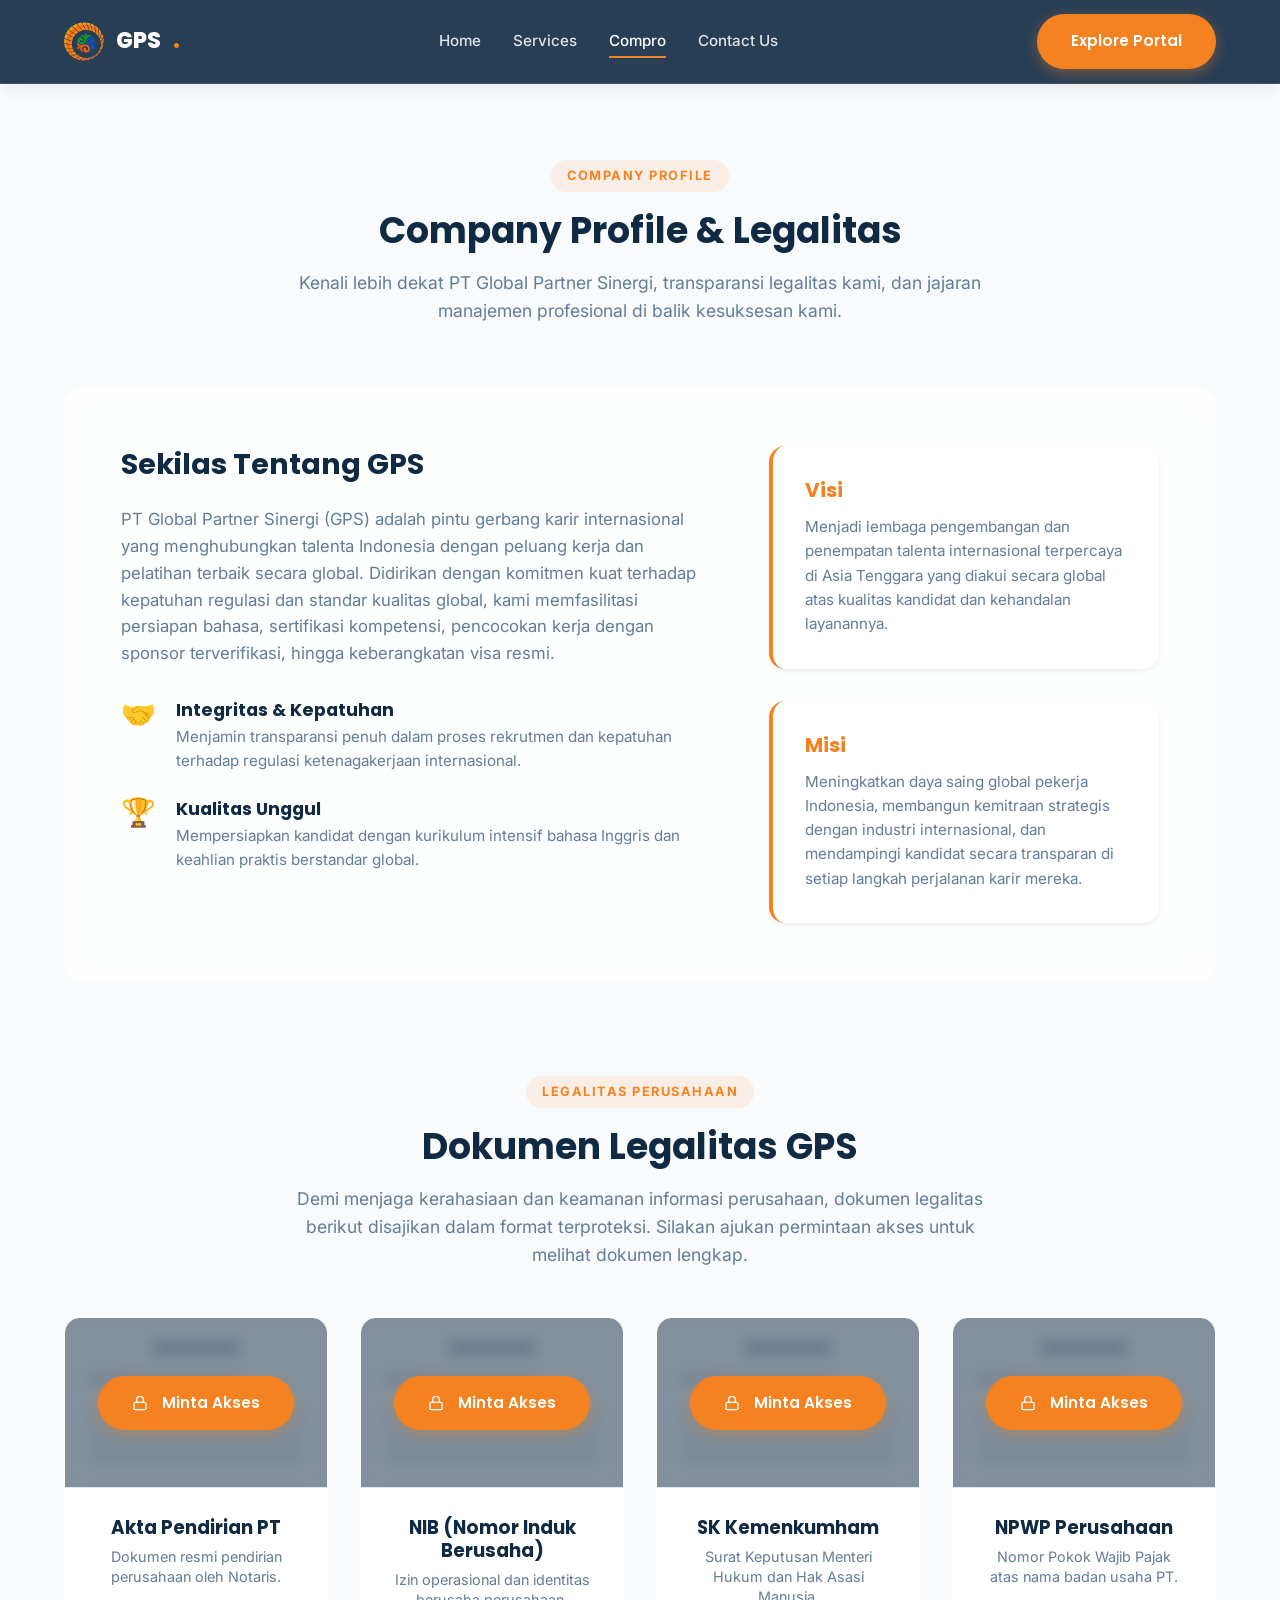
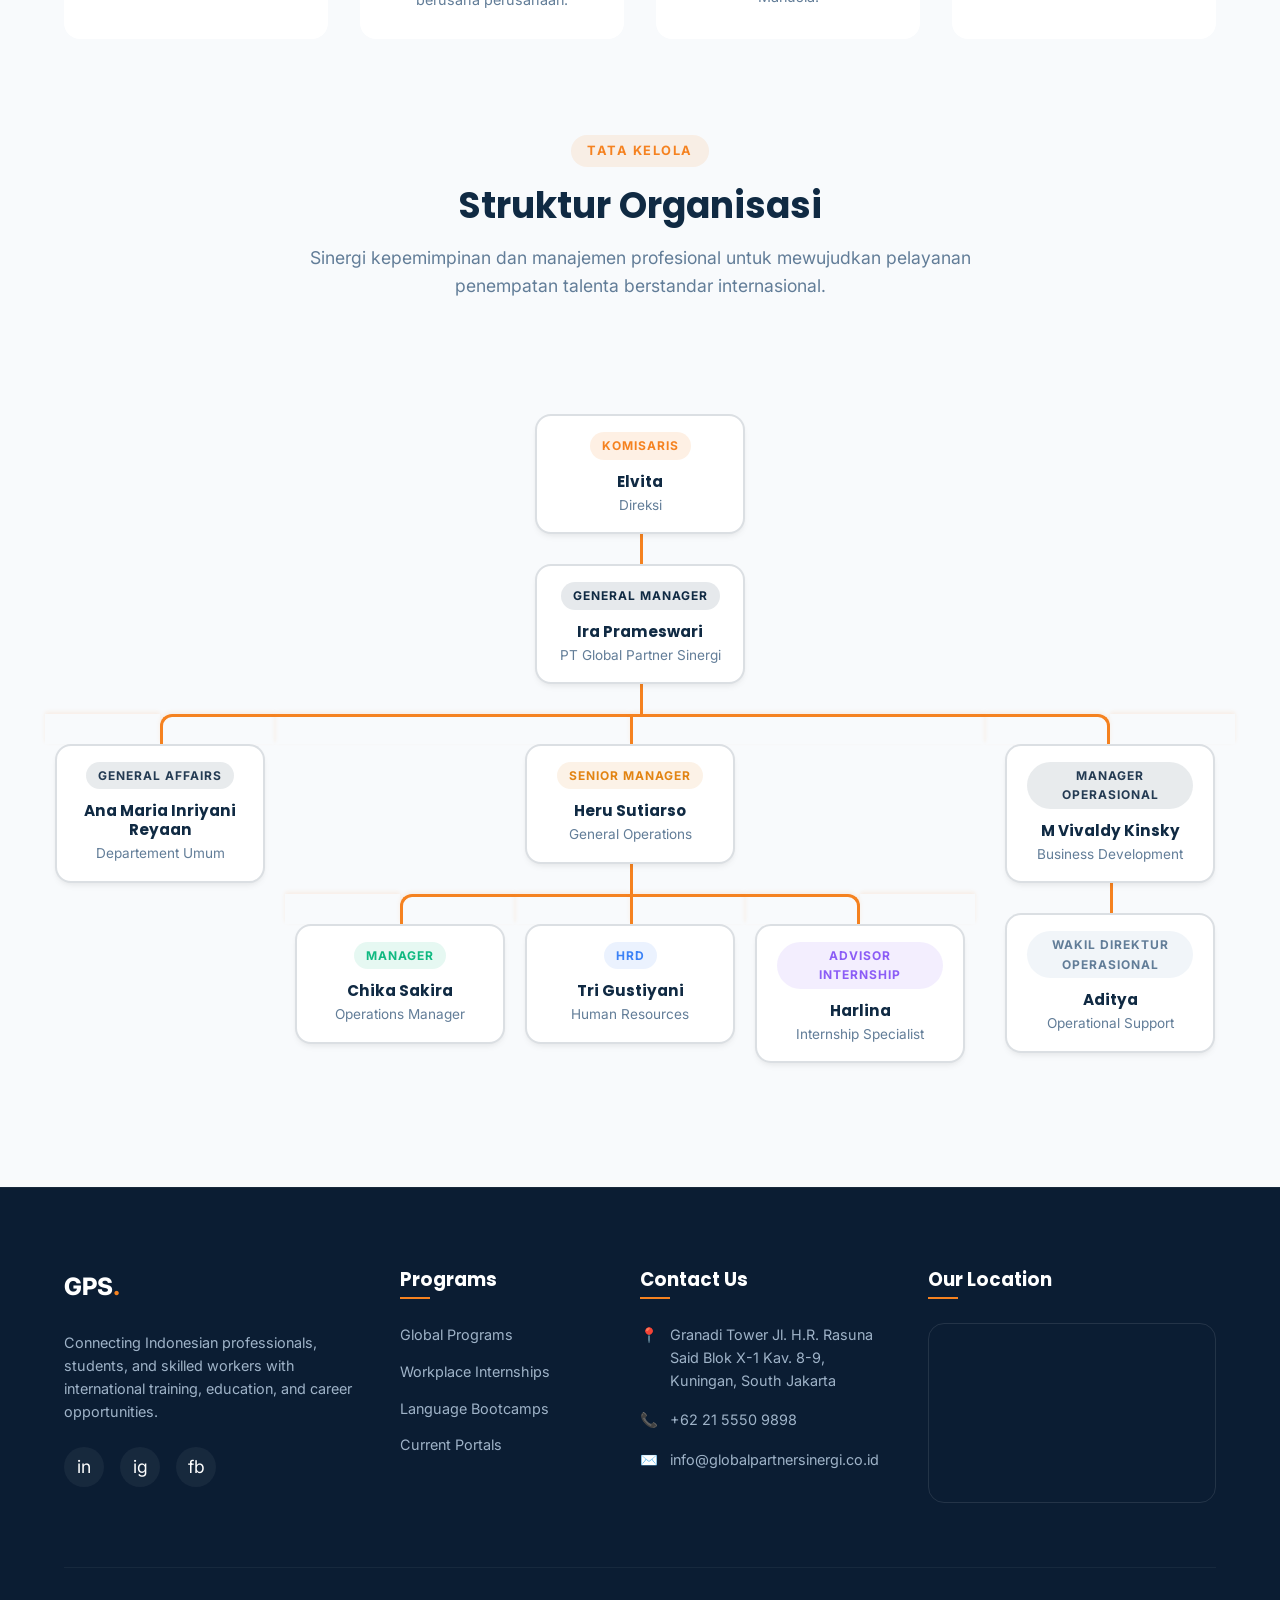
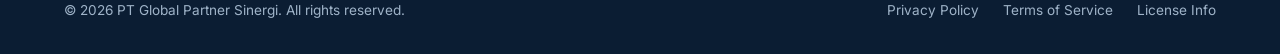
==== commit 1c600a15: "feat: change from Australia-only focus to Global Placement Pathways (Norway, UAE, Korea, Japan, Aust" ====
--- a/compro.html
+++ b/compro.html
@@ -1,18 +1,21 @@
 <!DOCTYPE html>
 <html lang="en">
+
 <head>
   <meta charset="UTF-8">
   <meta name="viewport" content="width=device-width, initial-scale=1.0">
   <title>Company Profile & Legalitas | GPS</title>
-  
+
   <!-- SEO Meta Tags -->
-  <meta name="description" content="PT Global Partner Sinergi (GPS) Company Profile. Jajaran kepemimpinan dan manajemen profesional serta transparansi dokumen legalitas perusahaan.">
+  <meta name="description"
+    content="PT Global Partner Sinergi (GPS) Company Profile. Jajaran kepemimpinan dan manajemen profesional serta transparansi dokumen legalitas perusahaan.">
   <meta name="keywords" content="Global Partner Sinergi, GPS, company profile, legalitas PT, struktur organisasi">
   <meta name="author" content="PT Global Partner Sinergi">
 
   <!-- Style Sheets -->
   <link rel="stylesheet" href="style.css?v=2.4">
 </head>
+
 <body>
 
   <!-- NAVIGATION BAR -->
@@ -48,7 +51,8 @@
       <div class="section-header reveal active">
         <span class="badge">Company Profile</span>
         <h2>Company Profile & Legalitas</h2>
-        <p>Kenali lebih dekat PT Global Partner Sinergi, transparansi legalitas kami, dan jajaran manajemen profesional di balik kesuksesan kami.</p>
+        <p>Kenali lebih dekat PT Global Partner Sinergi, transparansi legalitas kami, dan jajaran manajemen profesional
+          di balik kesuksesan kami.</p>
       </div>
 
       <!-- Part 1: Brief Profile -->
@@ -56,20 +60,26 @@
         <div class="compro-grid">
           <div class="compro-info-text">
             <h3>Sekilas Tentang GPS</h3>
-            <p>PT Global Partner Sinergi (GPS) adalah pintu gerbang karir internasional yang menghubungkan talenta Indonesia dengan peluang kerja dan pelatihan terbaik di Australia dan seluruh dunia. Didirikan dengan komitmen kuat terhadap kepatuhan regulasi dan standar kualitas global, kami memfasilitasi persiapan bahasa, sertifikasi kompetensi, pencocokan kerja dengan sponsor terverifikasi, hingga keberangkatan visa resmi.</p>
+            <p>PT Global Partner Sinergi (GPS) adalah pintu gerbang karir internasional yang menghubungkan talenta
+              Indonesia dengan peluang kerja dan pelatihan terbaik secara global. Didirikan dengan
+              komitmen kuat terhadap kepatuhan regulasi dan standar kualitas global, kami memfasilitasi persiapan
+              bahasa, sertifikasi kompetensi, pencocokan kerja dengan sponsor terverifikasi, hingga keberangkatan visa
+              resmi.</p>
             <div class="compro-values">
               <div class="value-item">
                 <span class="value-icon">🤝</span>
                 <div>
                   <h4>Integritas & Kepatuhan</h4>
-                  <p>Menjamin transparansi penuh dalam proses rekrutmen dan kepatuhan terhadap regulasi ketenagakerjaan internasional.</p>
+                  <p>Menjamin transparansi penuh dalam proses rekrutmen dan kepatuhan terhadap regulasi ketenagakerjaan
+                    internasional.</p>
                 </div>
               </div>
               <div class="value-item">
                 <span class="value-icon">🏆</span>
                 <div>
                   <h4>Kualitas Unggul</h4>
-                  <p>Mempersiapkan kandidat dengan kurikulum intensif bahasa Inggris dan keahlian praktis berstandar global.</p>
+                  <p>Mempersiapkan kandidat dengan kurikulum intensif bahasa Inggris dan keahlian praktis berstandar
+                    global.</p>
                 </div>
               </div>
             </div>
@@ -77,11 +87,13 @@
           <div class="compro-info-stats">
             <div class="info-stat-card">
               <h4>Visi</h4>
-              <p>Menjadi lembaga pengembangan dan penempatan talenta internasional terpercaya di Asia Tenggara yang diakui secara global atas kualitas kandidat dan kehandalan layanannya.</p>
+              <p>Menjadi lembaga pengembangan dan penempatan talenta internasional terpercaya di Asia Tenggara yang
+                diakui secara global atas kualitas kandidat dan kehandalan layanannya.</p>
             </div>
             <div class="info-stat-card">
               <h4>Misi</h4>
-              <p>Meningkatkan daya saing global pekerja Indonesia, membangun kemitraan strategis dengan industri internasional, dan mendampingi kandidat secara transparan di setiap langkah perjalanan karir mereka.</p>
+              <p>Meningkatkan daya saing global pekerja Indonesia, membangun kemitraan strategis dengan industri
+                internasional, dan mendampingi kandidat secara transparan di setiap langkah perjalanan karir mereka.</p>
             </div>
           </div>
         </div>
@@ -90,9 +102,12 @@
       <!-- Part 2: Legalitas Perusahaan -->
       <div class="compro-legal section-margin">
         <div class="section-header reveal active" style="margin-bottom: 3rem;">
-          <span class="badge" style="background-color: rgba(245, 130, 32, 0.1); color: var(--color-secondary);">Legalitas Perusahaan</span>
+          <span class="badge"
+            style="background-color: rgba(245, 130, 32, 0.1); color: var(--color-secondary);">Legalitas
+            Perusahaan</span>
           <h2>Dokumen Legalitas GPS</h2>
-          <p>Demi menjaga kerahasiaan dan keamanan informasi perusahaan, dokumen legalitas berikut disajikan dalam format terproteksi. Silakan ajukan permintaan akses untuk melihat dokumen lengkap.</p>
+          <p>Demi menjaga kerahasiaan dan keamanan informasi perusahaan, dokumen legalitas berikut disajikan dalam
+            format terproteksi. Silakan ajukan permintaan akses untuk melihat dokumen lengkap.</p>
         </div>
 
         <div class="legal-grid reveal active">
@@ -110,7 +125,11 @@
               </div>
               <div class="lock-overlay">
                 <button class="btn btn-primary btn-sm open-legal-modal" data-doc="Akta Pendirian PT">
-                  <svg class="btn-lock-icon" viewBox="0 0 24 24" fill="none" stroke="currentColor" stroke-width="2" style="width:16px; height:16px; margin-right:6px;"><rect x="3" y="11" width="18" height="11" rx="2" ry="2"></rect><path d="M7 11V7a5 5 0 0 1 10 0v4"></path></svg>
+                  <svg class="btn-lock-icon" viewBox="0 0 24 24" fill="none" stroke="currentColor" stroke-width="2"
+                    style="width:16px; height:16px; margin-right:6px;">
+                    <rect x="3" y="11" width="18" height="11" rx="2" ry="2"></rect>
+                    <path d="M7 11V7a5 5 0 0 1 10 0v4"></path>
+                  </svg>
                   Minta Akses
                 </button>
               </div>
@@ -135,7 +154,11 @@
               </div>
               <div class="lock-overlay">
                 <button class="btn btn-primary btn-sm open-legal-modal" data-doc="NIB (Nomor Induk Berusaha)">
-                  <svg class="btn-lock-icon" viewBox="0 0 24 24" fill="none" stroke="currentColor" stroke-width="2" style="width:16px; height:16px; margin-right:6px;"><rect x="3" y="11" width="18" height="11" rx="2" ry="2"></rect><path d="M7 11V7a5 5 0 0 1 10 0v4"></path></svg>
+                  <svg class="btn-lock-icon" viewBox="0 0 24 24" fill="none" stroke="currentColor" stroke-width="2"
+                    style="width:16px; height:16px; margin-right:6px;">
+                    <rect x="3" y="11" width="18" height="11" rx="2" ry="2"></rect>
+                    <path d="M7 11V7a5 5 0 0 1 10 0v4"></path>
+                  </svg>
                   Minta Akses
                 </button>
               </div>
@@ -160,7 +183,11 @@
               </div>
               <div class="lock-overlay">
                 <button class="btn btn-primary btn-sm open-legal-modal" data-doc="SK Kemenkumham">
-                  <svg class="btn-lock-icon" viewBox="0 0 24 24" fill="none" stroke="currentColor" stroke-width="2" style="width:16px; height:16px; margin-right:6px;"><rect x="3" y="11" width="18" height="11" rx="2" ry="2"></rect><path d="M7 11V7a5 5 0 0 1 10 0v4"></path></svg>
+                  <svg class="btn-lock-icon" viewBox="0 0 24 24" fill="none" stroke="currentColor" stroke-width="2"
+                    style="width:16px; height:16px; margin-right:6px;">
+                    <rect x="3" y="11" width="18" height="11" rx="2" ry="2"></rect>
+                    <path d="M7 11V7a5 5 0 0 1 10 0v4"></path>
+                  </svg>
                   Minta Akses
                 </button>
               </div>
@@ -185,7 +212,11 @@
               </div>
               <div class="lock-overlay">
                 <button class="btn btn-primary btn-sm open-legal-modal" data-doc="NPWP Perusahaan">
-                  <svg class="btn-lock-icon" viewBox="0 0 24 24" fill="none" stroke="currentColor" stroke-width="2" style="width:16px; height:16px; margin-right:6px;"><rect x="3" y="11" width="18" height="11" rx="2" ry="2"></rect><path d="M7 11V7a5 5 0 0 1 10 0v4"></path></svg>
+                  <svg class="btn-lock-icon" viewBox="0 0 24 24" fill="none" stroke="currentColor" stroke-width="2"
+                    style="width:16px; height:16px; margin-right:6px;">
+                    <rect x="3" y="11" width="18" height="11" rx="2" ry="2"></rect>
+                    <path d="M7 11V7a5 5 0 0 1 10 0v4"></path>
+                  </svg>
                   Minta Akses
                 </button>
               </div>
@@ -203,7 +234,8 @@
         <div class="section-header reveal active" style="margin-bottom: 4rem;">
           <span class="badge">Tata Kelola</span>
           <h2>Struktur Organisasi</h2>
-          <p>Sinergi kepemimpinan dan manajemen profesional untuk mewujudkan pelayanan penempatan talenta berstandar internasional.</p>
+          <p>Sinergi kepemimpinan dan manajemen profesional untuk mewujudkan pelayanan penempatan talenta berstandar
+            internasional.</p>
         </div>
 
         <div class="org-tree reveal active">
@@ -213,43 +245,43 @@
               <div class="org-node commissioners">
                 <div class="node-badge">Komisaris</div>
                 <div class="node-content">
-                  <h4>M. Vivaldy Kinsky</h4>
-                  <p>PT Global Partner Sinergi</p>
-                </div>
-              </div>
-              
+                  <h4>Elvita</h4>
+                  <p>Direksi</p>
+                </div>
+              </div>
+
               <ul>
                 <li>
                   <!-- Direktur Utama (Level 2) -->
                   <div class="org-node ceo">
-                    <div class="node-badge">Direktur Utama</div>
+                    <div class="node-badge">General Manager</div>
                     <div class="node-content">
                       <h4>Ira Prameswari</h4>
                       <p>PT Global Partner Sinergi</p>
                     </div>
                   </div>
-                  
+
                   <ul>
                     <li>
                       <!-- Direktur Keuangan -->
                       <div class="org-node director">
-                        <div class="node-badge">Direktur Keuangan</div>
+                        <div class="node-badge">General Affairs</div>
                         <div class="node-content">
                           <h4>Ana Maria Inriyani Reyaan</h4>
-                          <p>Finance & Accounting</p>
+                          <p>Departement Umum</p>
                         </div>
                       </div>
                     </li>
                     <li>
                       <!-- General Manager -->
                       <div class="org-node gm">
-                        <div class="node-badge">General Manager</div>
+                        <div class="node-badge">Senior Manager</div>
                         <div class="node-content">
                           <h4>Heru Sutiarso</h4>
                           <p>General Operations</p>
                         </div>
                       </div>
-                      
+
                       <ul>
                         <li>
                           <!-- Manager -->
@@ -286,13 +318,13 @@
                     <li>
                       <!-- Direktur Operasional -->
                       <div class="org-node director">
-                        <div class="node-badge">Direktur Operasional</div>
+                        <div class="node-badge">Manager Operasional</div>
                         <div class="node-content">
-                          <h4>Modisto Faroland</h4>
-                          <p>Placement & Training</p>
+                          <h4>M Vivaldy Kinsky</h4>
+                          <p>Business Development</p>
                         </div>
                       </div>
-                      
+
                       <ul>
                         <li>
                           <!-- Wakil Direktur Operasional -->
@@ -322,7 +354,8 @@
       <div class="footer-grid">
         <div class="footer-about">
           <div class="footer-logo">GPS<span>.</span></div>
-          <p>Connecting Indonesian professionals, students, and skilled workers with international training, education, and career opportunities.</p>
+          <p>Connecting Indonesian professionals, students, and skilled workers with international training, education,
+            and career opportunities.</p>
           <div class="footer-socials">
             <a href="#" class="social-icon" aria-label="LinkedIn">in</a>
             <a href="#" class="social-icon" aria-label="Instagram">ig</a>
@@ -333,7 +366,7 @@
         <div class="footer-column">
           <h3>Programs</h3>
           <div class="footer-links">
-            <a href="index.html#australia">Australia Program</a>
+            <a href="index.html#australia">Global Programs</a>
             <a href="services.html">Workplace Internships</a>
             <a href="services.html">Language Bootcamps</a>
             <a href="services.html#opportunities">Current Portals</a>
@@ -362,13 +395,9 @@
         <div class="footer-column">
           <h3>Our Location</h3>
           <div class="map-container">
-            <iframe 
-              src="https://maps.google.com/maps?q=Granadi%20Tower,%20Rasuna%20Said,%20Kuningan,%20Jakarta%20Selatan&t=&z=16&ie=UTF8&iwloc=&output=embed" 
-              width="100%" 
-              height="100%" 
-              style="border:0;" 
-              allowfullscreen="" 
-              loading="lazy" 
+            <iframe
+              src="https://maps.google.com/maps?q=Granadi%20Tower,%20Rasuna%20Said,%20Kuningan,%20Jakarta%20Selatan&t=&z=16&ie=UTF8&iwloc=&output=embed"
+              width="100%" height="100%" style="border:0;" allowfullscreen="" loading="lazy"
               referrerpolicy="no-referrer-when-downgrade">
             </iframe>
           </div>
@@ -390,7 +419,7 @@
   <div class="modal-overlay" id="legalAccessModal">
     <div class="modal-content">
       <button class="modal-close" id="legalAccessClose">&times;</button>
-      
+
       <div class="modal-header">
         <h3>Permintaan Akses Dokumen</h3>
         <p>Silakan isi formulir di bawah ini untuk mengajukan permohonan akses dokumen legalitas resmi.</p>
@@ -399,7 +428,8 @@
       <form id="legalAccessForm">
         <div class="form-group">
           <label for="legalDocType">Dokumen Yang Diminta</label>
-          <input type="text" id="legalDocType" class="form-control" readonly style="background-color: #e9ecef; cursor: not-allowed; font-weight: 600;">
+          <input type="text" id="legalDocType" class="form-control" readonly
+            style="background-color: #e9ecef; cursor: not-allowed; font-weight: 600;">
         </div>
 
         <div class="form-group">
@@ -419,17 +449,20 @@
 
         <div class="form-group">
           <label for="legalReason">Alasan Meminta Akses</label>
-          <textarea id="legalReason" class="form-control" rows="3" required placeholder="Tuliskan tujuan permohonan akses dokumen ini secara singkat..."></textarea>
-        </div>
-
-        <button type="submit" class="btn btn-primary" style="width: 100%; margin-top: 1rem;">Kirim Permohonan Akses</button>
+          <textarea id="legalReason" class="form-control" rows="3" required
+            placeholder="Tuliskan tujuan permohonan akses dokumen ini secara singkat..."></textarea>
+        </div>
+
+        <button type="submit" class="btn btn-primary" style="width: 100%; margin-top: 1rem;">Kirim Permohonan
+          Akses</button>
       </form>
 
       <!-- Success Notification View -->
       <div class="modal-success-msg" id="legalAccessSuccessMsg">
         <div class="modal-success-icon">✓</div>
         <h3>Permohonan Dikirim!</h3>
-        <p>Terima kasih. Permohonan akses dokumen Anda telah kami terima dan sedang diproses. Tim koordinator legalitas GPS akan meninjau dan mengirimkan berkas atau kode akses via email dalam waktu 1-2 hari kerja.</p>
+        <p>Terima kasih. Permohonan akses dokumen Anda telah kami terima dan sedang diproses. Tim koordinator legalitas
+          GPS akan meninjau dan mengirimkan berkas atau kode akses via email dalam waktu 1-2 hari kerja.</p>
         <button type="button" class="btn btn-primary" id="legalAccessCloseBtn" style="margin-top: 2rem;">Tutup</button>
       </div>
     </div>
@@ -438,4 +471,5 @@
   <!-- Javascript Scripts -->
   <script src="app.js"></script>
 </body>
-</html>
+
+</html>
